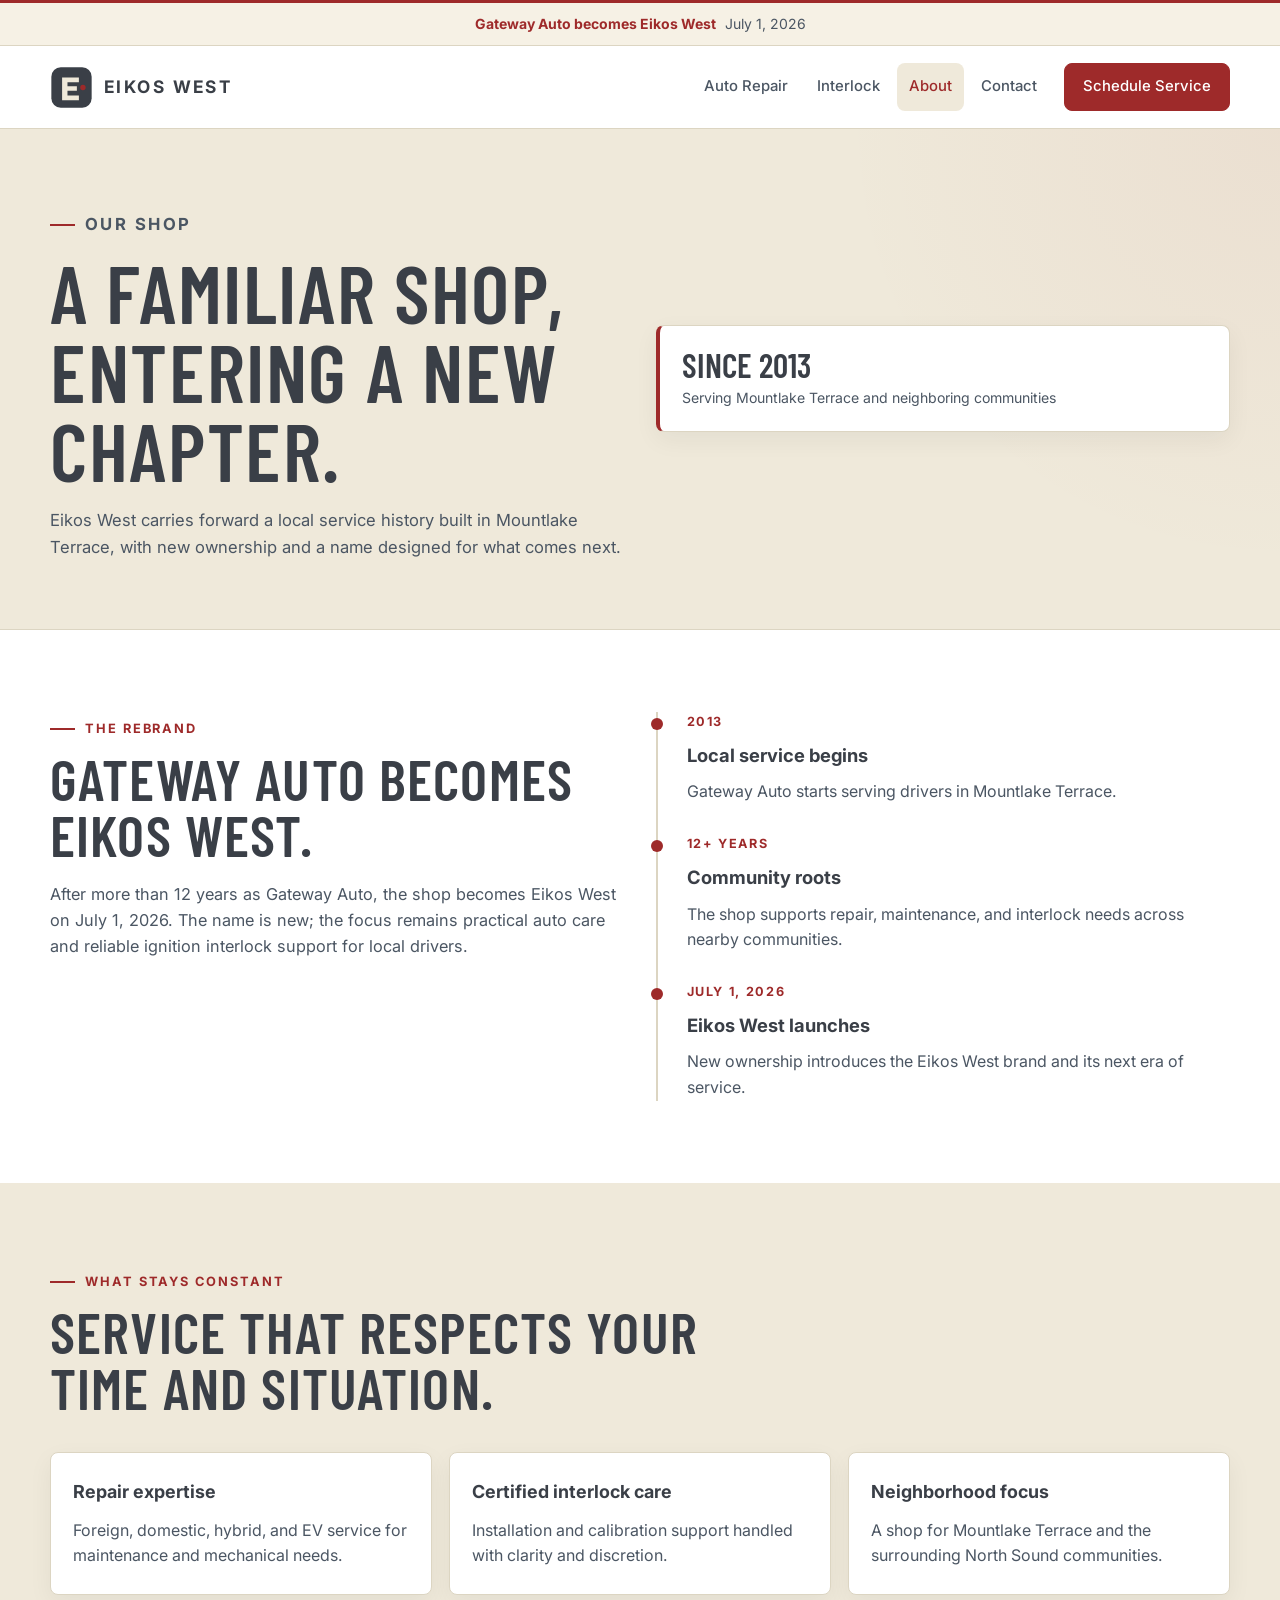
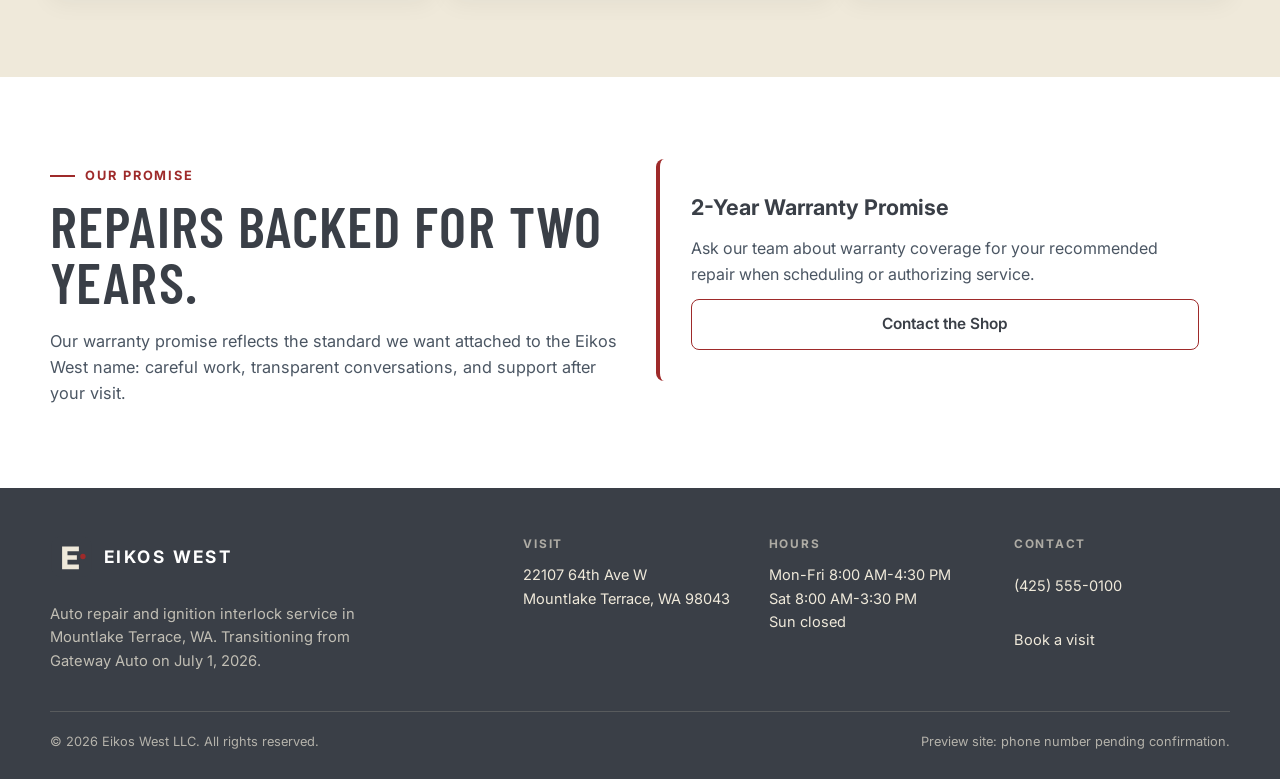
==== about/index.html @ 87d2647b "Build Eikos West website prototype" ====
<!doctype html>
<html lang="en">
  <head>
    <meta charset="utf-8">
    <meta name="viewport" content="width=device-width, initial-scale=1">
    <title>About Eikos West | Gateway Auto Rebrand | Mountlake Terrace, WA</title>
    <meta name="description" content="After more than 12 years as Gateway Auto, the Mountlake Terrace shop begins its next chapter as Eikos West on July 1, 2026.">
    <link rel="icon" href="../assets/brand/eikos-mark.svg" type="image/svg+xml">
    <link rel="preconnect" href="https://fonts.googleapis.com">
    <link rel="preconnect" href="https://fonts.gstatic.com" crossorigin>
    <link href="https://fonts.googleapis.com/css2?family=Barlow+Condensed:wght@500;600;700&amp;family=Inter:wght@400;500;600;700&amp;display=swap" rel="stylesheet">
    <link rel="stylesheet" href="../assets/css/styles.css">
    <script src="../assets/js/site.js" defer></script>
  </head>
  <body>
    <header class="site-header">
      <div class="transition-note">
        <div class="container"><strong>Gateway Auto becomes Eikos West</strong><span>July 1, 2026</span></div>
      </div>
      <div class="container header-row">
        <a class="brand" href="../index.html" aria-label="Eikos West home">
          <img src="../assets/brand/eikos-mark.svg" alt="">
          <span class="brand-word">EIKOS WEST</span>
        </a>
        <button class="menu-toggle" type="button" data-menu-toggle aria-controls="site-nav" aria-expanded="false">Menu</button>
        <nav class="site-nav" id="site-nav" data-site-nav aria-label="Primary navigation">
          <a href="../services/index.html">Auto Repair</a>
          <a href="../interlock/index.html">Interlock</a>
          <a href="index.html" aria-current="page">About</a>
          <a href="../contact/index.html">Contact</a>
          <a class="button" href="../contact/index.html">Schedule Service</a>
        </nav>
      </div>
    </header>

    <main>
      <section class="page-hero">
        <div class="container page-hero-grid">
          <div>
            <p class="eyebrow">Our shop</p>
            <h1 class="display">A familiar shop, entering a new chapter.</h1>
            <p>Eikos West carries forward a local service history built in Mountlake Terrace, with new ownership and a name designed for what comes next.</p>
          </div>
          <div class="stat-card">
            <strong>Since 2013</strong>
            <span>Serving Mountlake Terrace and neighboring communities</span>
          </div>
        </div>
      </section>

      <section class="section section--paper">
        <div class="container story-grid">
          <div>
            <p class="eyebrow">The rebrand</p>
            <h2 class="display section-title">Gateway Auto becomes Eikos West.</h2>
            <p class="section-intro">After more than 12 years as Gateway Auto, the shop becomes Eikos West on July 1, 2026. The name is new; the focus remains practical auto care and reliable ignition interlock support for local drivers.</p>
          </div>
          <div class="timeline" aria-label="Eikos West history">
            <article class="timeline-item">
              <span>2013</span>
              <h3>Local service begins</h3>
              <p>Gateway Auto starts serving drivers in Mountlake Terrace.</p>
            </article>
            <article class="timeline-item">
              <span>12+ years</span>
              <h3>Community roots</h3>
              <p>The shop supports repair, maintenance, and interlock needs across nearby communities.</p>
            </article>
            <article class="timeline-item">
              <span>July 1, 2026</span>
              <h3>Eikos West launches</h3>
              <p>New ownership introduces the Eikos West brand and its next era of service.</p>
            </article>
          </div>
        </div>
      </section>

      <section class="section section--bone">
        <div class="container">
          <p class="eyebrow">What stays constant</p>
          <h2 class="display section-title">Service that respects your time and situation.</h2>
          <div class="feature-grid">
            <article class="feature-card">
              <h3>Repair expertise</h3>
              <p>Foreign, domestic, hybrid, and EV service for maintenance and mechanical needs.</p>
            </article>
            <article class="feature-card">
              <h3>Certified interlock care</h3>
              <p>Installation and calibration support handled with clarity and discretion.</p>
            </article>
            <article class="feature-card">
              <h3>Neighborhood focus</h3>
              <p>A shop for Mountlake Terrace and the surrounding North Sound communities.</p>
            </article>
          </div>
        </div>
      </section>

      <section class="section section--paper">
        <div class="container story-grid">
          <div>
            <p class="eyebrow">Our promise</p>
            <h2 class="display section-title">Repairs backed for two years.</h2>
            <p class="section-intro">Our warranty promise reflects the standard we want attached to the Eikos West name: careful work, transparent conversations, and support after your visit.</p>
          </div>
          <aside class="promise">
            <h3>2-Year Warranty Promise</h3>
            <p>Ask our team about warranty coverage for your recommended repair when scheduling or authorizing service.</p>
            <a class="button button--secondary" href="../contact/index.html">Contact the Shop</a>
          </aside>
        </div>
      </section>
    </main>

    <footer class="site-footer">
      <div class="container">
        <div class="footer-grid">
          <div class="footer-brand">
            <a class="brand" href="../index.html" aria-label="Eikos West home">
              <img src="../assets/brand/eikos-mark.svg" alt="">
              <span class="brand-word">EIKOS WEST</span>
            </a>
            <p>Auto repair and ignition interlock service in Mountlake Terrace, WA. Transitioning from Gateway Auto on July 1, 2026.</p>
          </div>
          <div class="footer-links">
            <div class="footer-group">
              <h2>Visit</h2>
              <p>22107 64th Ave W<br>Mountlake Terrace, WA 98043</p>
            </div>
            <div class="footer-group">
              <h2>Hours</h2>
              <p>Mon-Fri 8:00 AM-4:30 PM<br>Sat 8:00 AM-3:30 PM<br>Sun closed</p>
            </div>
            <div class="footer-group">
              <h2>Contact</h2>
              <a href="tel:+14255550100">(425) 555-0100</a>
              <a href="../contact/index.html">Book a visit</a>
            </div>
          </div>
        </div>
        <div class="footer-bottom">
          <span>&copy; 2026 Eikos West LLC. All rights reserved.</span>
          <span>Preview site: phone number pending confirmation.</span>
        </div>
      </div>
    </footer>
  </body>
</html>
---- assets/css/styles.css ----
:root {
  --slate: #3a3f47;
  --slate-light: #474d56;
  --heritage: #9e2a2a;
  --heritage-deep: #761818;
  --heritage-tint: #c77f7f;
  --bone: #efe9da;
  --bone-light: #f6f1e5;
  --paper: #ffffff;
  --ink: #1a1f26;
  --ink-soft: #4b5663;
  --line: #dcd5c2;
  --line-strong: #cbc1aa;
  --display: "Barlow Condensed", "Arial Narrow", Arial, sans-serif;
  --body: "Inter", Arial, sans-serif;
  --shadow: 0 20px 48px rgba(26, 31, 38, 0.11);
  --shadow-soft: 0 8px 24px rgba(26, 31, 38, 0.055);
  --max: 1180px;
  --radius: 14px;
  --radius-small: 8px;
}

*,
*::before,
*::after {
  box-sizing: border-box;
}

html {
  scroll-behavior: smooth;
}

body {
  margin: 0;
  min-width: 320px;
  background: var(--paper);
  color: var(--ink);
  font-family: var(--body);
  font-size: 16px;
  line-height: 1.6;
}

img {
  display: block;
  max-width: 100%;
}

a {
  color: inherit;
  text-decoration: none;
}

p,
h1,
h2,
h3,
ul,
ol {
  margin: 0;
}

ul,
ol {
  padding: 0;
  list-style: none;
}

button {
  border: 0;
  background: none;
  color: inherit;
  font: inherit;
}

a:focus-visible,
button:focus-visible,
summary:focus-visible,
iframe:focus-visible {
  outline: 3px solid var(--heritage);
  outline-offset: 3px;
}

.container {
  width: min(calc(100% - 40px), var(--max));
  margin: 0 auto;
}

.eyebrow {
  display: inline-flex;
  align-items: center;
  gap: 10px;
  color: var(--heritage);
  font-size: 0.8rem;
  font-weight: 700;
  letter-spacing: 0.15em;
  line-height: 1.2;
  text-transform: uppercase;
}

.eyebrow::before {
  width: 25px;
  height: 2px;
  content: "";
  background: var(--heritage);
}

.display {
  font-family: var(--display);
  font-weight: 600;
  letter-spacing: 0.02em;
  line-height: 0.97;
  text-transform: uppercase;
}

.section-title {
  max-width: 680px;
  margin-top: 14px;
  color: var(--slate);
  font-size: clamp(2.25rem, 4.5vw, 3.6rem);
}

.section-intro {
  max-width: 660px;
  margin-top: 18px;
  color: var(--ink-soft);
  font-size: 1.02rem;
}

.button-row {
  display: flex;
  flex-wrap: wrap;
  gap: 12px;
}

.button {
  display: inline-flex;
  min-height: 50px;
  align-items: center;
  justify-content: center;
  gap: 10px;
  padding: 12px 22px;
  border: 1px solid var(--heritage);
  border-radius: var(--radius-small);
  background: var(--heritage);
  color: var(--paper);
  font-size: 0.96rem;
  font-weight: 600;
  transition: background 180ms ease, border-color 180ms ease, color 180ms ease;
}

.button:hover {
  border-color: var(--heritage-deep);
  background: var(--heritage-deep);
}

.button--secondary {
  background: transparent;
  color: var(--slate);
}

.button--secondary:hover {
  color: var(--paper);
}

.button--light {
  border-color: var(--line);
  background: var(--paper);
  color: var(--slate);
}

.button--light:hover {
  border-color: var(--slate);
  background: var(--slate);
  color: var(--paper);
}

.button--disabled {
  border-color: var(--line);
  background: var(--bone);
  color: var(--ink-soft);
}

.site-header {
  position: sticky;
  z-index: 20;
  top: 0;
  border-bottom: 1px solid var(--line);
  background: rgba(255, 255, 255, 0.96);
  backdrop-filter: blur(12px);
}

.transition-note {
  border-top: 3px solid var(--heritage);
  border-bottom: 1px solid var(--line);
  background: var(--bone-light);
  color: var(--ink-soft);
  font-size: 0.875rem;
  text-align: center;
}

.transition-note .container {
  display: flex;
  min-height: 42px;
  align-items: center;
  justify-content: center;
  flex-wrap: wrap;
  gap: 9px;
  padding: 8px 0;
}

.transition-note strong {
  color: var(--heritage);
}

.header-row {
  display: flex;
  min-height: 76px;
  align-items: center;
  justify-content: space-between;
  gap: 18px;
}

.brand {
  display: inline-flex;
  align-items: center;
  gap: 11px;
  color: var(--slate);
}

.brand img {
  width: 43px;
  height: 43px;
}

.brand-word {
  font-size: 1.08rem;
  font-weight: 700;
  letter-spacing: 0.14em;
  white-space: nowrap;
}

.menu-toggle {
  display: inline-flex;
  min-width: 48px;
  min-height: 48px;
  align-items: center;
  justify-content: center;
  border: 1px solid var(--line);
  border-radius: var(--radius-small);
  color: var(--slate);
  font-size: 0.9rem;
  font-weight: 600;
}

.site-nav {
  display: none;
  position: absolute;
  top: calc(100% + 1px);
  right: 0;
  left: 0;
  flex-direction: column;
  gap: 5px;
  padding: 13px 20px 20px;
  border-bottom: 1px solid var(--line);
  background: var(--bone-light);
}

.site-nav.is-open {
  display: flex;
}

.site-nav a {
  display: flex;
  min-height: 48px;
  align-items: center;
  padding: 4px 12px;
  border-radius: var(--radius-small);
  color: var(--ink-soft);
  font-size: 0.93rem;
  font-weight: 500;
}

.site-nav a:not(.button):hover,
.site-nav a[aria-current="page"] {
  background: var(--bone);
  color: var(--heritage);
}

.site-nav .button {
  margin-top: 5px;
  color: var(--paper);
}

.hero {
  padding: 52px 0 66px;
  background:
    radial-gradient(circle at 100% 0%, rgba(158, 42, 42, 0.055), transparent 36%),
    var(--bone-light);
}

.hero-grid {
  display: grid;
  gap: 38px;
}

.hero-copy {
  display: grid;
  align-content: center;
  gap: 24px;
}

.hero h1 {
  max-width: 760px;
  color: var(--slate);
  font-size: clamp(3.4rem, 11vw, 6.25rem);
}

.hero-lead {
  max-width: 555px;
  color: var(--ink-soft);
  font-size: clamp(1.03rem, 2vw, 1.14rem);
}

.hero-meta {
  display: flex;
  flex-wrap: wrap;
  gap: 12px 22px;
  color: var(--ink-soft);
  font-size: 0.9rem;
  font-weight: 500;
}

.hero-meta span {
  display: flex;
  align-items: center;
  gap: 8px;
}

.hero-meta span::before {
  width: 6px;
  height: 6px;
  border-radius: 999px;
  content: "";
  background: var(--heritage);
}

.shop-panel {
  position: relative;
  overflow: hidden;
  display: grid;
  align-content: start;
  gap: 21px;
  padding: clamp(29px, 6vw, 38px);
  border-radius: var(--radius);
  background: var(--slate);
  color: var(--bone);
  box-shadow: var(--shadow);
}

.shop-panel::before {
  position: absolute;
  top: 0;
  right: 0;
  left: 0;
  height: 7px;
  content: "";
  background: var(--heritage);
}

.shop-panel-label {
  margin-top: 7px;
  color: var(--heritage-tint);
  font-size: 0.75rem;
  font-weight: 700;
  letter-spacing: 0.17em;
  text-transform: uppercase;
}

.shop-panel-wordmark {
  display: flex;
  align-items: center;
  gap: 16px;
  padding-block: 8px;
}

.shop-panel-wordmark img {
  width: 58px;
  height: 58px;
  border: 1px solid rgba(239, 233, 218, 0.2);
  border-radius: 14px;
}

.shop-panel-wordmark span {
  color: var(--paper);
  font-size: clamp(1.15rem, 4vw, 1.4rem);
  font-weight: 700;
  letter-spacing: 0.18em;
}

.shop-panel-service {
  color: var(--bone);
  font-family: var(--display);
  font-size: clamp(1.7rem, 4.5vw, 2.25rem);
  letter-spacing: 0.035em;
  line-height: 1.06;
  text-transform: uppercase;
}

.shop-panel-details {
  display: grid;
  gap: 19px;
  margin: 2px 0 0;
  padding: 21px 0;
  border-block: 1px solid rgba(239, 233, 218, 0.18);
}

.shop-panel-details div {
  display: grid;
  gap: 5px;
}

.shop-panel-details dt {
  color: var(--heritage-tint);
  font-size: 0.7rem;
  font-weight: 700;
  letter-spacing: 0.17em;
  text-transform: uppercase;
}

.shop-panel-details dd {
  margin: 0;
  color: var(--bone);
  font-size: 0.94rem;
  font-weight: 500;
  line-height: 1.55;
}

.shop-panel-note {
  color: rgba(239, 233, 218, 0.75);
  font-size: 0.85rem;
}

.trust-bar {
  border-block: 1px solid var(--line);
  background: var(--paper);
}

.trust-grid {
  display: grid;
  grid-template-columns: repeat(2, minmax(0, 1fr));
  gap: 0;
  padding: 10px 0;
}

.trust-item {
  display: grid;
  min-height: 62px;
  place-items: center;
  padding: 10px 7px;
  color: var(--slate);
  font-size: 0.82rem;
  font-weight: 700;
  letter-spacing: 0.05em;
  text-align: center;
  text-transform: uppercase;
}

.section {
  padding: 66px 0;
}

.section--paper {
  background: var(--paper);
}

.section--bone {
  background: var(--bone);
}

.split-cards {
  display: grid;
  gap: 18px;
  margin-top: 34px;
}

.service-card {
  display: grid;
  grid-template-rows: auto 1fr auto auto;
  gap: 20px;
  padding: clamp(25px, 5vw, 32px);
  border: 1px solid var(--line);
  border-radius: var(--radius);
  background: var(--paper);
  box-shadow: var(--shadow-soft);
}

.service-card--calm {
  border-top: 4px solid var(--slate);
}

.service-card--repair {
  border-top: 4px solid var(--heritage);
}

.card-label {
  color: var(--heritage);
  font-size: 0.74rem;
  font-weight: 700;
  letter-spacing: 0.15em;
  text-transform: uppercase;
}

.service-card h3 {
  margin-top: 8px;
  color: var(--slate);
  font-size: 2rem;
}

.service-card p {
  color: var(--ink-soft);
}

.service-card .button {
  justify-self: start;
}

.inline-list {
  display: flex;
  flex-wrap: wrap;
  align-content: start;
  gap: 8px;
}

.inline-list li,
.chip {
  display: inline-flex;
  min-height: 38px;
  align-items: center;
  justify-content: center;
  padding: 7px 13px;
  border: 1px solid var(--line);
  border-radius: 999px;
  background: var(--bone-light);
  color: var(--ink-soft);
  font-size: 0.86rem;
  font-weight: 500;
  line-height: 1.15;
  text-align: center;
}

.values-grid {
  display: grid;
  gap: 18px;
  margin-top: 36px;
}

.value {
  display: grid;
  gap: 12px;
  padding: 26px 23px;
  border: 1px solid var(--line);
  border-top: 3px solid var(--heritage);
  border-radius: var(--radius);
  background: var(--paper);
  box-shadow: var(--shadow-soft);
}

.value h3 {
  color: var(--slate);
  font-size: 1.16rem;
}

.value p {
  color: var(--ink-soft);
}

.review-layout {
  display: grid;
  gap: 30px;
  margin-top: 36px;
}

.rating {
  display: grid;
  align-content: start;
  gap: 12px;
  padding: 28px;
  border-radius: var(--radius);
  background: var(--slate);
  color: var(--bone);
}

.rating-number {
  font-family: var(--display);
  font-size: 4.2rem;
  line-height: 0.9;
}

.rating-stars {
  color: var(--heritage-tint);
  font-size: 1.5rem;
  letter-spacing: 0.18em;
}

.rating p {
  color: rgba(239, 233, 218, 0.85);
  font-size: 0.9rem;
}

.review-ready {
  display: grid;
  align-content: center;
  gap: 16px;
  padding: clamp(27px, 5vw, 38px);
  border: 1px solid var(--line);
  border-radius: var(--radius);
  background: var(--bone-light);
}

.review-ready h3 {
  max-width: 530px;
  color: var(--slate);
  font-size: clamp(1.75rem, 4vw, 2.25rem);
}

.review-ready p:last-child {
  max-width: 560px;
  color: var(--ink-soft);
}

.page-hero {
  padding: clamp(50px, 8vw, 68px) 0;
  border-bottom: 1px solid var(--line);
  background:
    radial-gradient(circle at 100% 0%, rgba(158, 42, 42, 0.05), transparent 32%),
    var(--bone);
}

.page-hero-grid {
  display: grid;
  gap: 31px;
  align-items: center;
}

.page-hero h1 {
  max-width: 760px;
  margin-top: 17px;
  color: var(--slate);
  font-size: clamp(3rem, 9vw, 5.1rem);
}

.page-hero p {
  max-width: 630px;
  margin-top: 18px;
  color: var(--ink-soft);
  font-size: 1.04rem;
}

.page-hero-actions {
  display: grid;
  gap: 12px;
}

.page-hero-actions > .button {
  width: 100%;
}

.stat-card {
  display: grid;
  gap: 5px;
  padding: 22px;
  border: 1px solid var(--line);
  border-left: 4px solid var(--heritage);
  border-radius: var(--radius-small);
  background: var(--paper);
  box-shadow: var(--shadow-soft);
}

.stat-card strong {
  color: var(--slate);
  font-family: var(--display);
  font-size: 2.1rem;
  font-weight: 600;
  line-height: 1;
  text-transform: uppercase;
}

.stat-card span {
  color: var(--ink-soft);
  font-size: 0.88rem;
}

.feature-grid,
.repair-grid {
  display: grid;
  gap: 17px;
  margin-top: 36px;
}

.feature-card {
  display: grid;
  gap: 11px;
  padding: 25px 22px;
  border: 1px solid var(--line);
  border-radius: var(--radius-small);
  background: var(--paper);
  box-shadow: var(--shadow-soft);
}

.feature-card h3 {
  color: var(--slate);
  font-size: 1.12rem;
}

.feature-card p {
  color: var(--ink-soft);
}

.repair-list {
  display: grid;
  gap: 13px;
  margin-top: 34px;
}

.repair-list article {
  display: grid;
  gap: 8px;
  padding: 23px 22px;
  border: 1px solid var(--line);
  border-radius: var(--radius-small);
  background: var(--bone-light);
}

.repair-list h3 {
  color: var(--slate);
  font-size: 1.07rem;
}

.repair-list p {
  color: var(--ink-soft);
}

.cta-panel {
  display: grid;
  gap: 25px;
  padding: clamp(28px, 5vw, 45px);
  border-radius: var(--radius);
  background: var(--slate);
  color: var(--bone);
}

.cta-panel h2 {
  color: var(--paper);
  font-size: clamp(2.2rem, 5vw, 3rem);
}

.cta-panel p {
  max-width: 620px;
  margin-top: 12px;
  color: rgba(239, 233, 218, 0.82);
}

.cta-panel .button--secondary {
  border-color: rgba(239, 233, 218, 0.55);
  color: var(--paper);
}

.calm-hero {
  background:
    radial-gradient(circle at 100% 0%, rgba(58, 63, 71, 0.045), transparent 34%),
    var(--paper);
}

.calm-hero .eyebrow {
  color: var(--slate);
}

.calm-hero .eyebrow::before {
  background: var(--slate);
}

.interlock-badges {
  border-bottom: 1px solid var(--line);
  background: var(--bone);
}

.badge-row {
  display: flex;
  flex-wrap: wrap;
  gap: 10px;
  padding: 19px 0;
}

.badge {
  display: inline-flex;
  min-height: 44px;
  align-items: center;
  padding: 8px 15px;
  border: 1px solid var(--line);
  border-radius: 999px;
  background: var(--bone-light);
  color: var(--slate);
  font-size: 0.87rem;
  font-weight: 600;
}

.steps {
  display: grid;
  gap: 15px;
  margin-top: 34px;
  counter-reset: steps;
}

.step {
  display: grid;
  grid-template-columns: 48px 1fr;
  gap: 15px;
  padding: 23px;
  border: 1px solid var(--line);
  border-radius: var(--radius-small);
  background: var(--paper);
  box-shadow: var(--shadow-soft);
}

.step::before {
  display: grid;
  width: 42px;
  height: 42px;
  place-items: center;
  border-radius: 50%;
  content: counter(steps, decimal-leading-zero);
  counter-increment: steps;
  background: var(--slate);
  color: var(--paper);
  font-family: var(--display);
  font-size: 1.15rem;
  font-weight: 600;
}

.step h3 {
  color: var(--slate);
  font-size: 1.06rem;
}

.step p {
  margin-top: 5px;
  color: var(--ink-soft);
  font-size: 0.93rem;
}

.pricing-grid {
  display: grid;
  gap: 17px;
  margin-top: 32px;
}

.pricing-card {
  display: grid;
  gap: 10px;
  padding: 24px;
  border: 1px solid var(--line);
  border-radius: var(--radius-small);
  background: var(--paper);
  box-shadow: var(--shadow-soft);
}

.pricing-card span {
  color: var(--heritage);
  font-size: 0.75rem;
  font-weight: 700;
  letter-spacing: 0.14em;
  text-transform: uppercase;
}

.pricing-card h3 {
  color: var(--slate);
  font-size: 1.1rem;
}

.pricing-card p {
  color: var(--ink-soft);
}

.paperwork-grid,
.location-grid,
.contact-grid,
.story-grid {
  display: grid;
  gap: 31px;
  align-items: start;
}

.check-list {
  display: grid;
  gap: 13px;
  margin-top: 27px;
}

.check-list li {
  display: grid;
  grid-template-columns: 22px 1fr;
  gap: 12px;
  color: var(--ink-soft);
}

.check-list li::before {
  color: var(--heritage);
  content: "+";
  font-weight: 700;
}

.privacy-panel {
  display: grid;
  gap: 13px;
  padding: 27px;
  border: 1px solid var(--line);
  border-radius: var(--radius);
  background: var(--bone-light);
}

.privacy-panel h3 {
  color: var(--slate);
  font-size: 1.15rem;
}

.privacy-panel p {
  color: var(--ink-soft);
}

.faq {
  display: grid;
  gap: 10px;
  margin-top: 33px;
}

.faq details {
  border: 1px solid var(--line);
  border-radius: var(--radius-small);
  background: var(--paper);
  overflow: hidden;
}

.faq summary {
  display: flex;
  min-height: 56px;
  align-items: center;
  justify-content: space-between;
  gap: 20px;
  padding: 15px 20px;
  color: var(--slate);
  cursor: pointer;
  font-weight: 600;
  list-style: none;
}

.faq summary::-webkit-details-marker {
  display: none;
}

.faq summary::after {
  content: "+";
  color: var(--heritage);
  font-size: 1.2rem;
}

.faq details[open] summary::after {
  content: "-";
}

.faq details p {
  padding: 0 20px 20px;
  color: var(--ink-soft);
}

.map-frame {
  overflow: hidden;
  min-height: 340px;
  border: 1px solid var(--line);
  border-radius: var(--radius);
  background: var(--bone);
}

.map-frame iframe {
  display: block;
  width: 100%;
  height: 340px;
  border: 0;
}

.chips {
  display: flex;
  flex-wrap: wrap;
  gap: 9px;
  margin-top: 26px;
}

.timeline {
  display: grid;
  gap: 0;
  border-left: 2px solid var(--line);
}

.timeline-item {
  position: relative;
  display: grid;
  gap: 9px;
  padding: 0 0 29px 29px;
}

.timeline-item::before {
  position: absolute;
  top: 6px;
  left: -7px;
  width: 12px;
  height: 12px;
  border-radius: 50%;
  content: "";
  background: var(--heritage);
}

.timeline-item:last-child {
  padding-bottom: 0;
}

.timeline-item span {
  color: var(--heritage);
  font-size: 0.79rem;
  font-weight: 700;
  letter-spacing: 0.13em;
  text-transform: uppercase;
}

.timeline-item h3 {
  color: var(--slate);
  font-size: 1.15rem;
}

.timeline-item p {
  color: var(--ink-soft);
}

.promise {
  display: grid;
  gap: 12px;
  padding: 31px;
  border-left: 4px solid var(--heritage);
  border-radius: var(--radius-small);
  background: var(--paper);
}

.promise h3 {
  color: var(--slate);
  font-size: 1.35rem;
}

.promise p {
  color: var(--ink-soft);
}

.contact-cards {
  display: grid;
  gap: 13px;
}

.contact-card {
  display: grid;
  gap: 5px;
  padding: 21px;
  border: 1px solid var(--line);
  border-radius: var(--radius-small);
  background: var(--paper);
}

.contact-card span {
  color: var(--ink-soft);
  font-size: 0.78rem;
  font-weight: 700;
  letter-spacing: 0.14em;
  text-transform: uppercase;
}

.contact-card strong,
.contact-card a {
  color: var(--slate);
  font-size: 1rem;
  font-weight: 600;
}

.contact-card a:hover {
  color: var(--heritage);
}

.booking-note {
  display: grid;
  gap: 5px;
  padding: 17px 19px;
  border: 1px solid var(--line);
  border-radius: var(--radius-small);
  background: var(--paper);
}

.booking-note strong {
  color: var(--slate);
  font-size: 0.95rem;
}

.page-hero .booking-note p {
  margin: 0;
  color: var(--ink-soft);
  font-size: 0.9rem;
}

.note {
  color: var(--ink-soft);
  font-size: 0.875rem;
}

.site-footer {
  padding: 47px 0 27px;
  background: var(--slate);
  color: var(--bone);
}

.footer-grid {
  display: grid;
  gap: 34px;
}

.footer-brand .brand {
  color: var(--paper);
}

.footer-brand p {
  max-width: 340px;
  margin-top: 17px;
  color: rgba(239, 233, 218, 0.75);
  font-size: 0.92rem;
}

.footer-links {
  display: grid;
  gap: 29px;
}

.footer-group {
  display: grid;
  align-content: start;
  gap: 10px;
}

.footer-group h2 {
  color: rgba(239, 233, 218, 0.64);
  font-size: 0.74rem;
  font-weight: 700;
  letter-spacing: 0.15em;
  text-transform: uppercase;
}

.footer-group a,
.footer-group p {
  color: var(--bone);
  font-size: 0.91rem;
}

.footer-group a {
  display: flex;
  min-height: 44px;
  align-items: center;
}

.footer-group a:hover {
  color: var(--paper);
  text-decoration: underline;
  text-decoration-color: var(--heritage-tint);
  text-underline-offset: 4px;
}

.footer-bottom {
  display: flex;
  flex-wrap: wrap;
  justify-content: space-between;
  gap: 12px;
  margin-top: 37px;
  padding-top: 20px;
  border-top: 1px solid rgba(220, 213, 194, 0.18);
  color: rgba(239, 233, 218, 0.68);
  font-size: 0.8rem;
}

@media (min-width: 720px) {
  .container {
    width: min(calc(100% - 64px), var(--max));
  }

  .trust-grid {
    grid-template-columns: repeat(3, minmax(0, 1fr));
  }

  .trust-item:not(:nth-child(3n + 1)) {
    border-left: 1px solid var(--line);
  }

  .split-cards,
  .review-layout,
  .page-hero-grid,
  .paperwork-grid,
  .location-grid,
  .contact-grid,
  .story-grid {
    grid-template-columns: repeat(2, minmax(0, 1fr));
  }

  .values-grid,
  .feature-grid,
  .pricing-grid {
    grid-template-columns: repeat(3, minmax(0, 1fr));
  }

  .repair-grid {
    grid-template-columns: repeat(2, minmax(0, 1fr));
  }

  .repair-list {
    grid-template-columns: repeat(2, minmax(0, 1fr));
  }

  .repair-list article:last-child {
    grid-column: 1 / -1;
  }

  .steps {
    grid-template-columns: repeat(4, minmax(0, 1fr));
  }

  .step {
    grid-template-columns: 1fr;
  }

  .footer-grid {
    grid-template-columns: 1.15fr 1.85fr;
  }

  .footer-links {
    grid-template-columns: repeat(3, minmax(0, 1fr));
  }
}

@media (min-width: 960px) {
  .header-row {
    min-height: 82px;
  }

  .menu-toggle {
    display: none;
  }

  .site-nav {
    display: flex;
    position: static;
    flex-direction: row;
    align-items: center;
    gap: 5px;
    padding: 0;
    border: 0;
    background: transparent;
  }

  .site-nav .button {
    margin: 0 0 0 10px;
    padding-inline: 18px;
  }

  .hero {
    padding: 68px 0 76px;
  }

  .hero-grid {
    grid-template-columns: minmax(455px, 1.08fr) minmax(380px, 0.92fr);
    gap: 58px;
  }

  .shop-panel {
    min-height: 500px;
    align-content: center;
  }

  .trust-grid {
    grid-template-columns: repeat(6, minmax(0, 1fr));
  }

  .trust-item:not(:first-child) {
    border-left: 1px solid var(--line);
  }

  .section {
    padding: 82px 0;
  }

  .repair-list {
    grid-template-columns: repeat(3, minmax(0, 1fr));
  }

  .repair-list article:last-child {
    grid-column: auto;
  }
}

@media (prefers-reduced-motion: reduce) {
  *,
  *::before,
  *::after {
    scroll-behavior: auto;
    transition-duration: 1ms !important;
  }
}
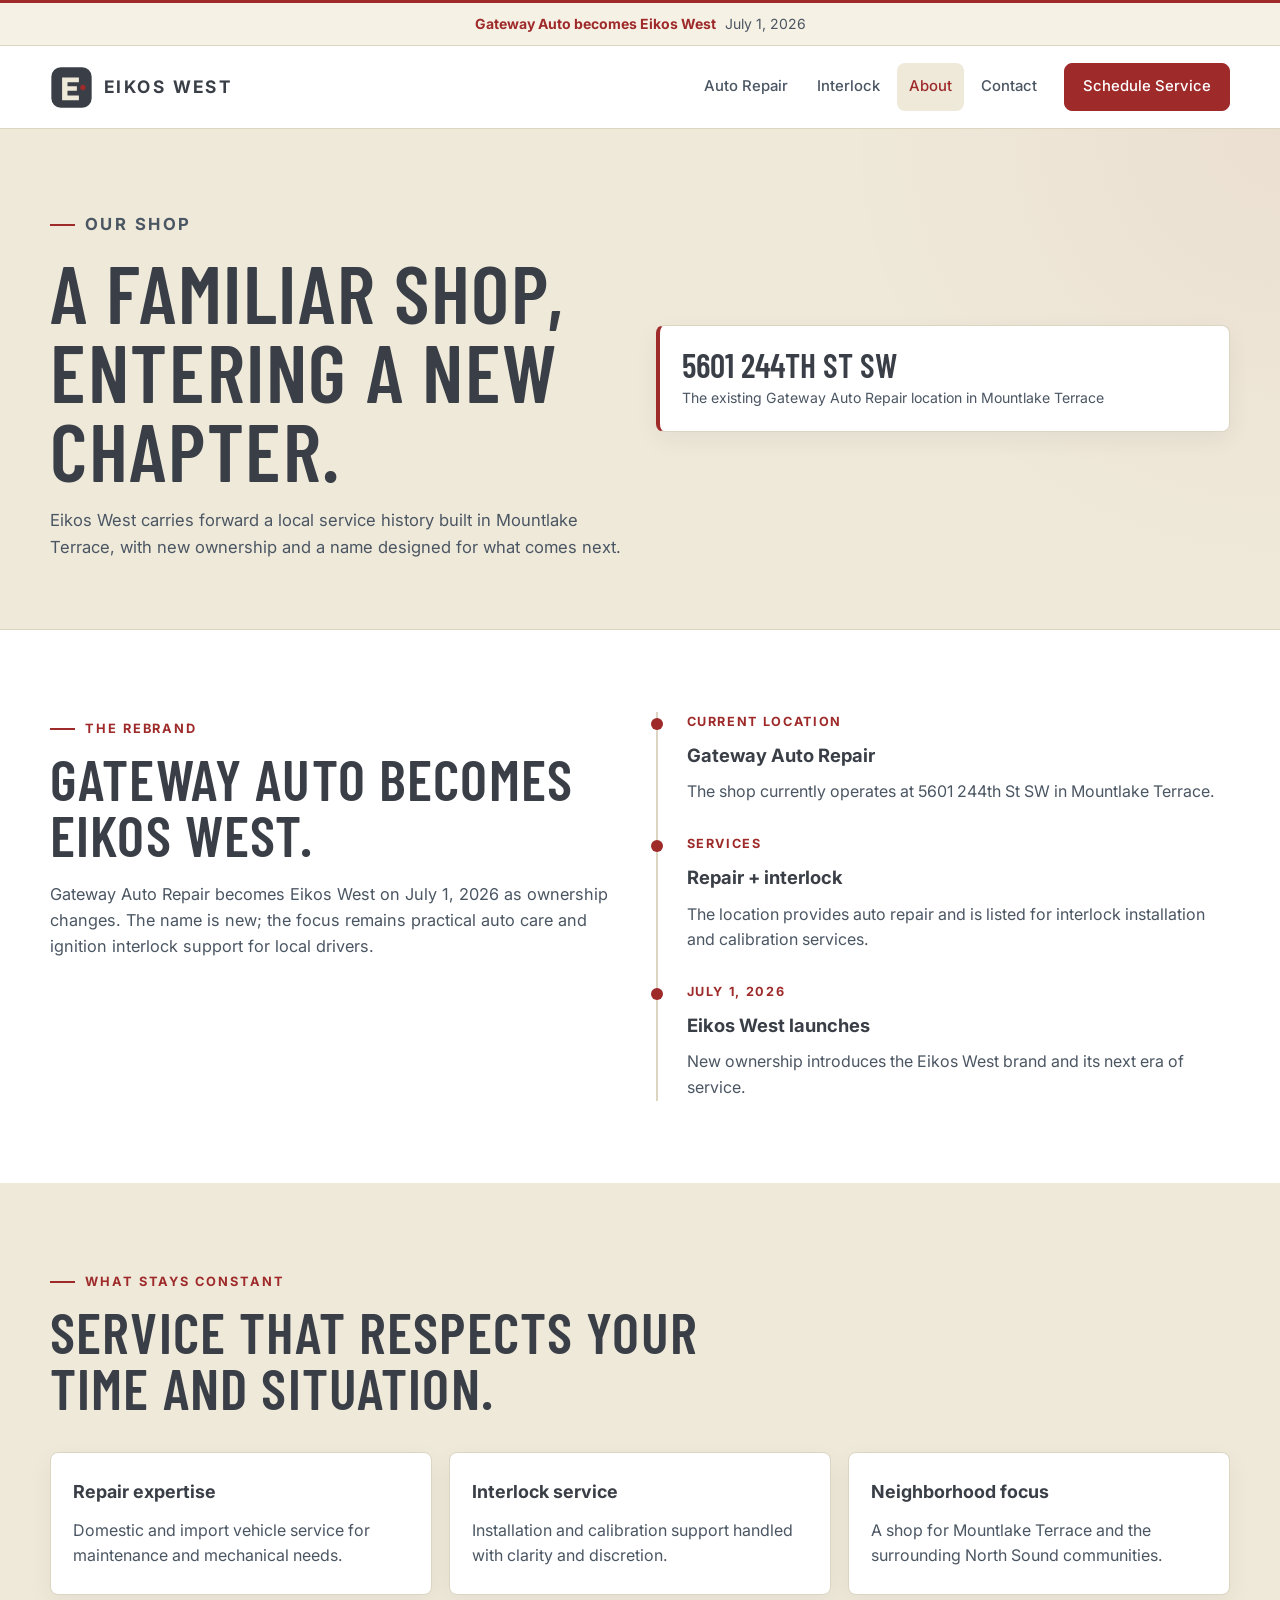
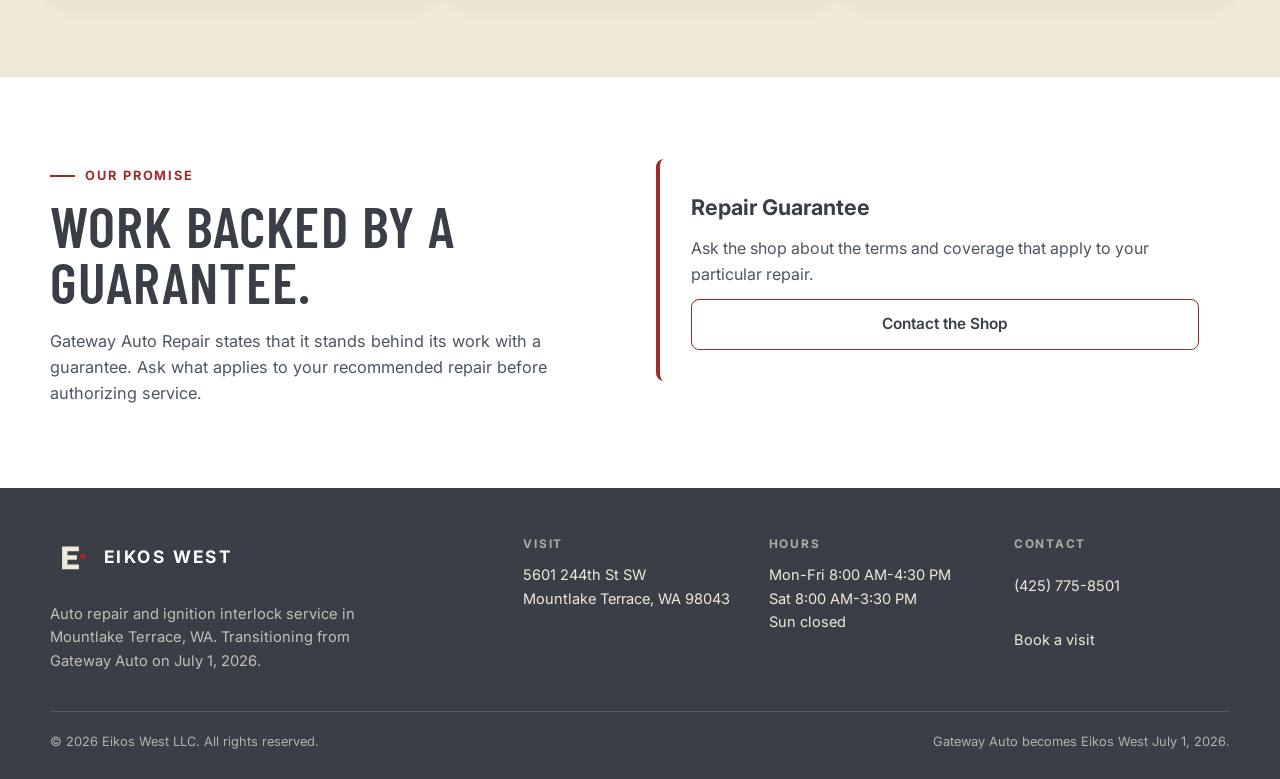
==== commit f8ffb322: "Correct Gateway Auto facts and stabilize navigation" ====
--- a/about/index.html
+++ b/about/index.html
@@ -4,7 +4,7 @@
     <meta charset="utf-8">
     <meta name="viewport" content="width=device-width, initial-scale=1">
     <title>About Eikos West | Gateway Auto Rebrand | Mountlake Terrace, WA</title>
-    <meta name="description" content="After more than 12 years as Gateway Auto, the Mountlake Terrace shop begins its next chapter as Eikos West on July 1, 2026.">
+    <meta name="description" content="The Mountlake Terrace shop currently known as Gateway Auto Repair begins its next chapter as Eikos West on July 1, 2026.">
     <link rel="icon" href="../assets/brand/eikos-mark.svg" type="image/svg+xml">
     <link rel="preconnect" href="https://fonts.googleapis.com">
     <link rel="preconnect" href="https://fonts.gstatic.com" crossorigin>
@@ -42,8 +42,8 @@
             <p>Eikos West carries forward a local service history built in Mountlake Terrace, with new ownership and a name designed for what comes next.</p>
           </div>
           <div class="stat-card">
-            <strong>Since 2013</strong>
-            <span>Serving Mountlake Terrace and neighboring communities</span>
+            <strong>5601 244th St SW</strong>
+            <span>The existing Gateway Auto Repair location in Mountlake Terrace</span>
           </div>
         </div>
       </section>
@@ -53,18 +53,18 @@
           <div>
             <p class="eyebrow">The rebrand</p>
             <h2 class="display section-title">Gateway Auto becomes Eikos West.</h2>
-            <p class="section-intro">After more than 12 years as Gateway Auto, the shop becomes Eikos West on July 1, 2026. The name is new; the focus remains practical auto care and reliable ignition interlock support for local drivers.</p>
+            <p class="section-intro">Gateway Auto Repair becomes Eikos West on July 1, 2026 as ownership changes. The name is new; the focus remains practical auto care and ignition interlock support for local drivers.</p>
           </div>
           <div class="timeline" aria-label="Eikos West history">
             <article class="timeline-item">
-              <span>2013</span>
-              <h3>Local service begins</h3>
-              <p>Gateway Auto starts serving drivers in Mountlake Terrace.</p>
+              <span>Current location</span>
+              <h3>Gateway Auto Repair</h3>
+              <p>The shop currently operates at 5601 244th St SW in Mountlake Terrace.</p>
             </article>
             <article class="timeline-item">
-              <span>12+ years</span>
-              <h3>Community roots</h3>
-              <p>The shop supports repair, maintenance, and interlock needs across nearby communities.</p>
+              <span>Services</span>
+              <h3>Repair + interlock</h3>
+              <p>The location provides auto repair and is listed for interlock installation and calibration services.</p>
             </article>
             <article class="timeline-item">
               <span>July 1, 2026</span>
@@ -82,10 +82,10 @@
           <div class="feature-grid">
             <article class="feature-card">
               <h3>Repair expertise</h3>
-              <p>Foreign, domestic, hybrid, and EV service for maintenance and mechanical needs.</p>
+              <p>Domestic and import vehicle service for maintenance and mechanical needs.</p>
             </article>
             <article class="feature-card">
-              <h3>Certified interlock care</h3>
+              <h3>Interlock service</h3>
               <p>Installation and calibration support handled with clarity and discretion.</p>
             </article>
             <article class="feature-card">
@@ -100,12 +100,12 @@
         <div class="container story-grid">
           <div>
             <p class="eyebrow">Our promise</p>
-            <h2 class="display section-title">Repairs backed for two years.</h2>
-            <p class="section-intro">Our warranty promise reflects the standard we want attached to the Eikos West name: careful work, transparent conversations, and support after your visit.</p>
+            <h2 class="display section-title">Work backed by a guarantee.</h2>
+            <p class="section-intro">Gateway Auto Repair states that it stands behind its work with a guarantee. Ask what applies to your recommended repair before authorizing service.</p>
           </div>
           <aside class="promise">
-            <h3>2-Year Warranty Promise</h3>
-            <p>Ask our team about warranty coverage for your recommended repair when scheduling or authorizing service.</p>
+            <h3>Repair Guarantee</h3>
+            <p>Ask the shop about the terms and coverage that apply to your particular repair.</p>
             <a class="button button--secondary" href="../contact/index.html">Contact the Shop</a>
           </aside>
         </div>
@@ -125,7 +125,7 @@
           <div class="footer-links">
             <div class="footer-group">
               <h2>Visit</h2>
-              <p>22107 64th Ave W<br>Mountlake Terrace, WA 98043</p>
+              <p>5601 244th St SW<br>Mountlake Terrace, WA 98043</p>
             </div>
             <div class="footer-group">
               <h2>Hours</h2>
@@ -133,14 +133,14 @@
             </div>
             <div class="footer-group">
               <h2>Contact</h2>
-              <a href="tel:+14255550100">(425) 555-0100</a>
+              <a href="tel:+14257758501">(425) 775-8501</a>
               <a href="../contact/index.html">Book a visit</a>
             </div>
           </div>
         </div>
         <div class="footer-bottom">
           <span>&copy; 2026 Eikos West LLC. All rights reserved.</span>
-          <span>Preview site: phone number pending confirmation.</span>
+          <span>Gateway Auto becomes Eikos West July 1, 2026.</span>
         </div>
       </div>
     </footer>
--- a/assets/css/styles.css
+++ b/assets/css/styles.css
@@ -1090,6 +1090,14 @@
   color: var(--heritage);
 }
 
+.contact-card .note a {
+  display: inline;
+  min-height: 0;
+  color: inherit;
+  font-size: inherit;
+  font-weight: 500;
+}
+
 .booking-note {
   display: grid;
   gap: 5px;
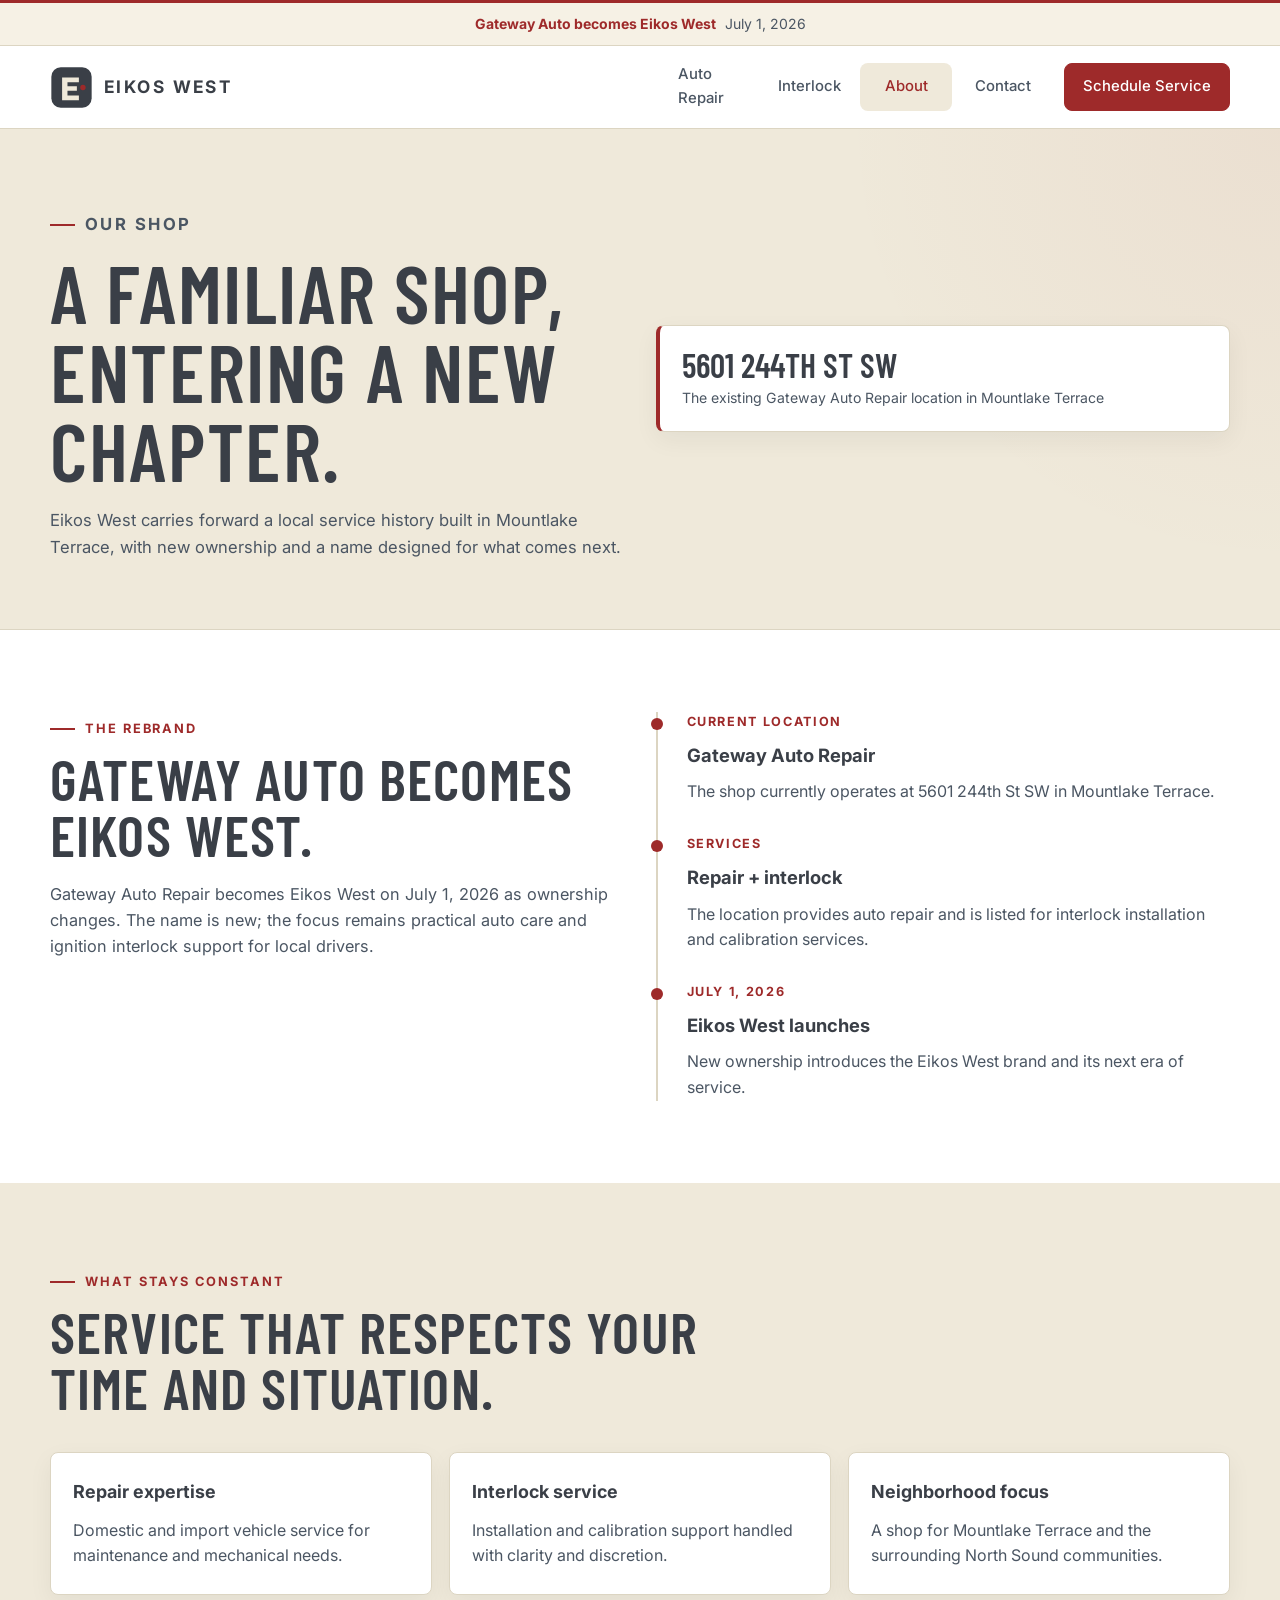
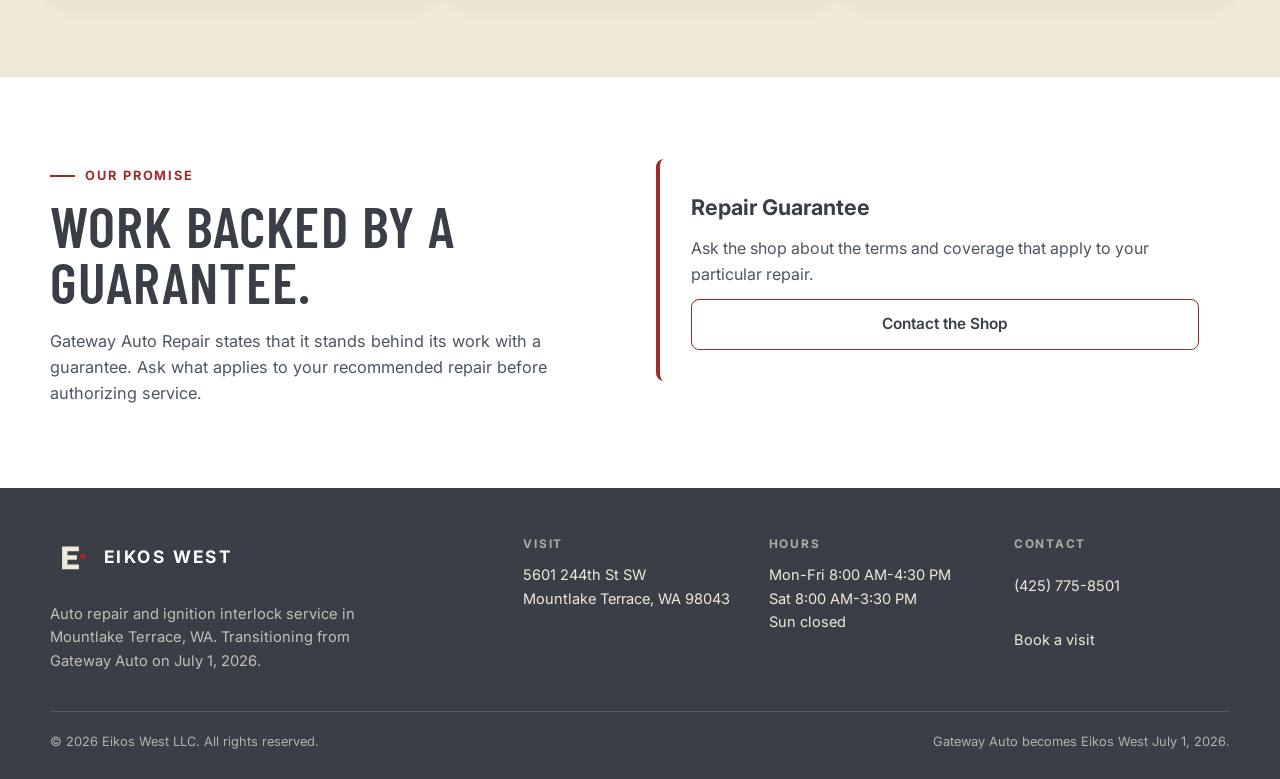
==== commit a641b6f4: "Stabilize navigation layout across pages" ====
--- a/about/index.html
+++ b/about/index.html
@@ -9,8 +9,8 @@
     <link rel="preconnect" href="https://fonts.googleapis.com">
     <link rel="preconnect" href="https://fonts.gstatic.com" crossorigin>
     <link href="https://fonts.googleapis.com/css2?family=Barlow+Condensed:wght@500;600;700&amp;family=Inter:wght@400;500;600;700&amp;display=swap" rel="stylesheet">
-    <link rel="stylesheet" href="../assets/css/styles.css">
-    <script src="../assets/js/site.js" defer></script>
+    <link rel="stylesheet" href="../assets/css/styles.css?v=20260527-1">
+    <script src="../assets/js/site.js?v=20260527-1" defer></script>
   </head>
   <body>
     <header class="site-header">
--- a/assets/css/styles.css
+++ b/assets/css/styles.css
@@ -1273,9 +1273,15 @@
     background: transparent;
   }
 
+  .site-nav a:not(.button) {
+    justify-content: center;
+    width: 92px;
+  }
+
   .site-nav .button {
     margin: 0 0 0 10px;
     padding-inline: 18px;
+    min-width: 154px;
   }
 
   .hero {
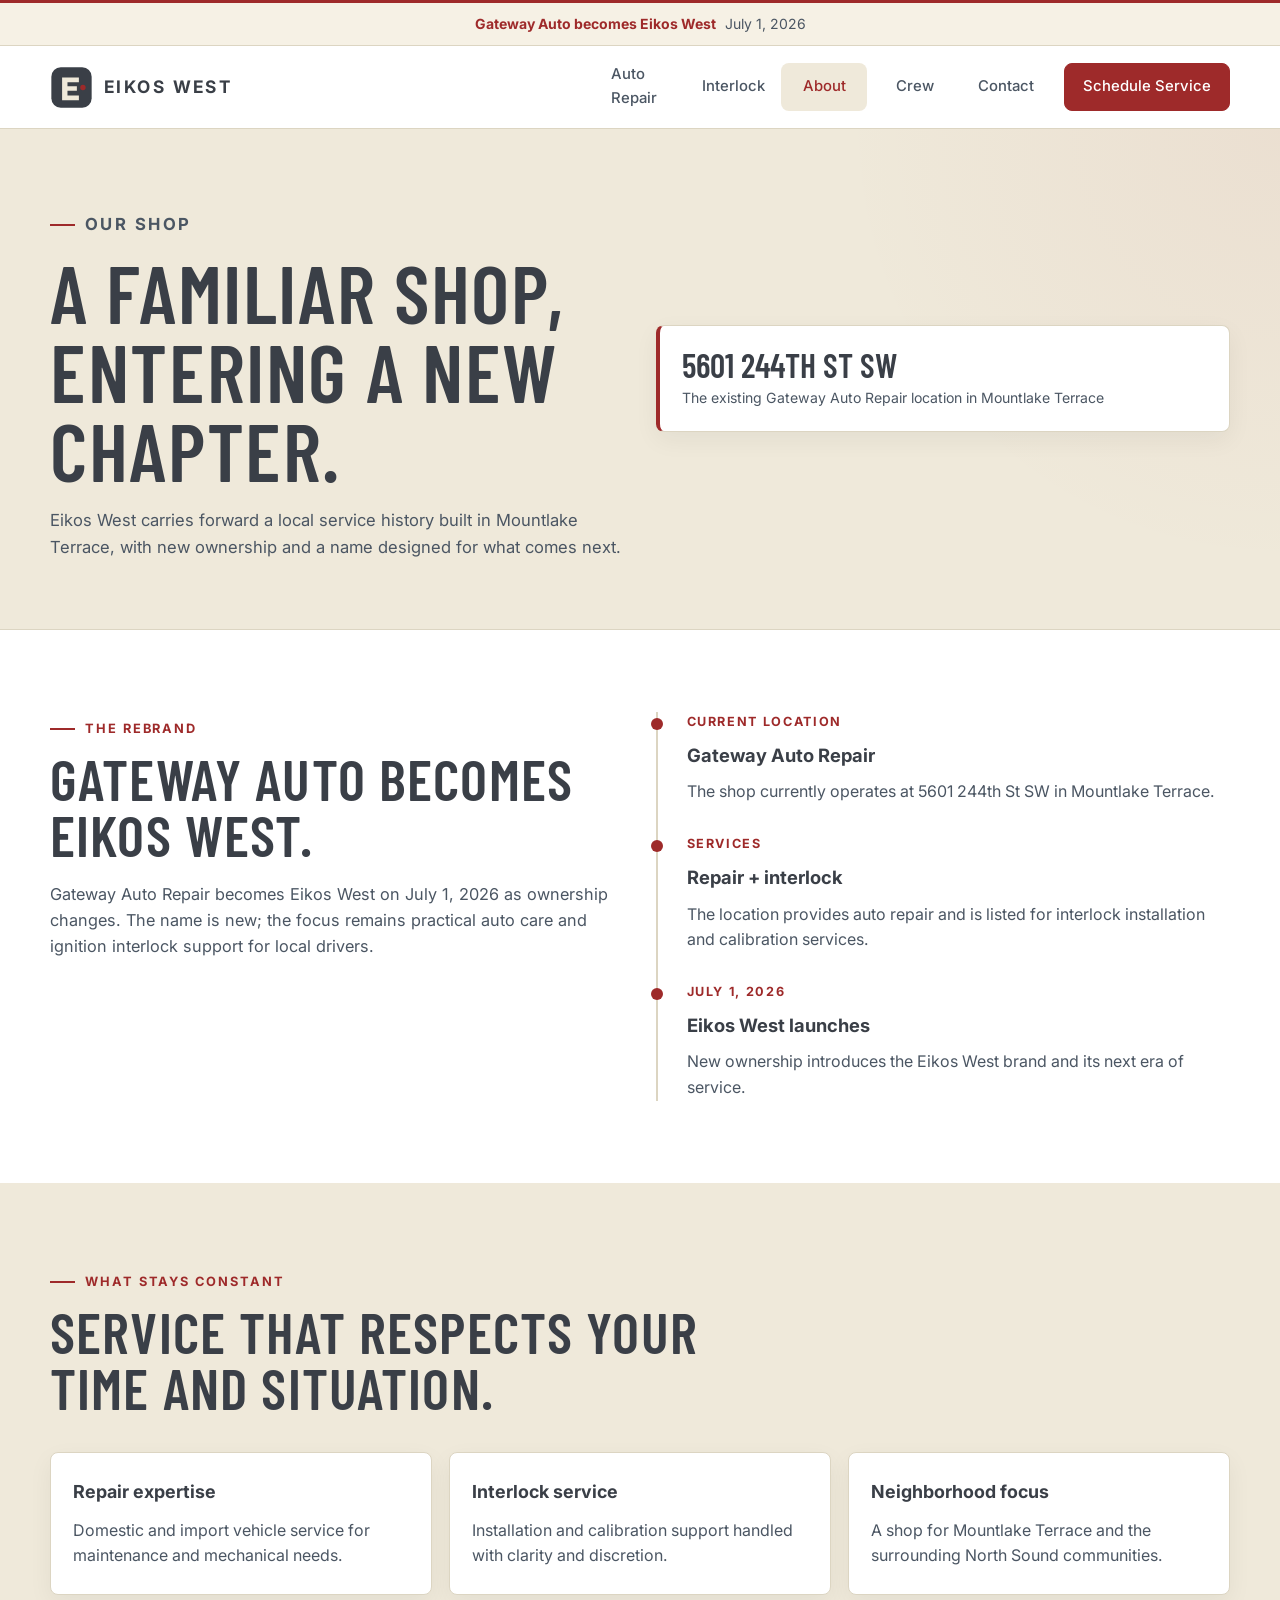
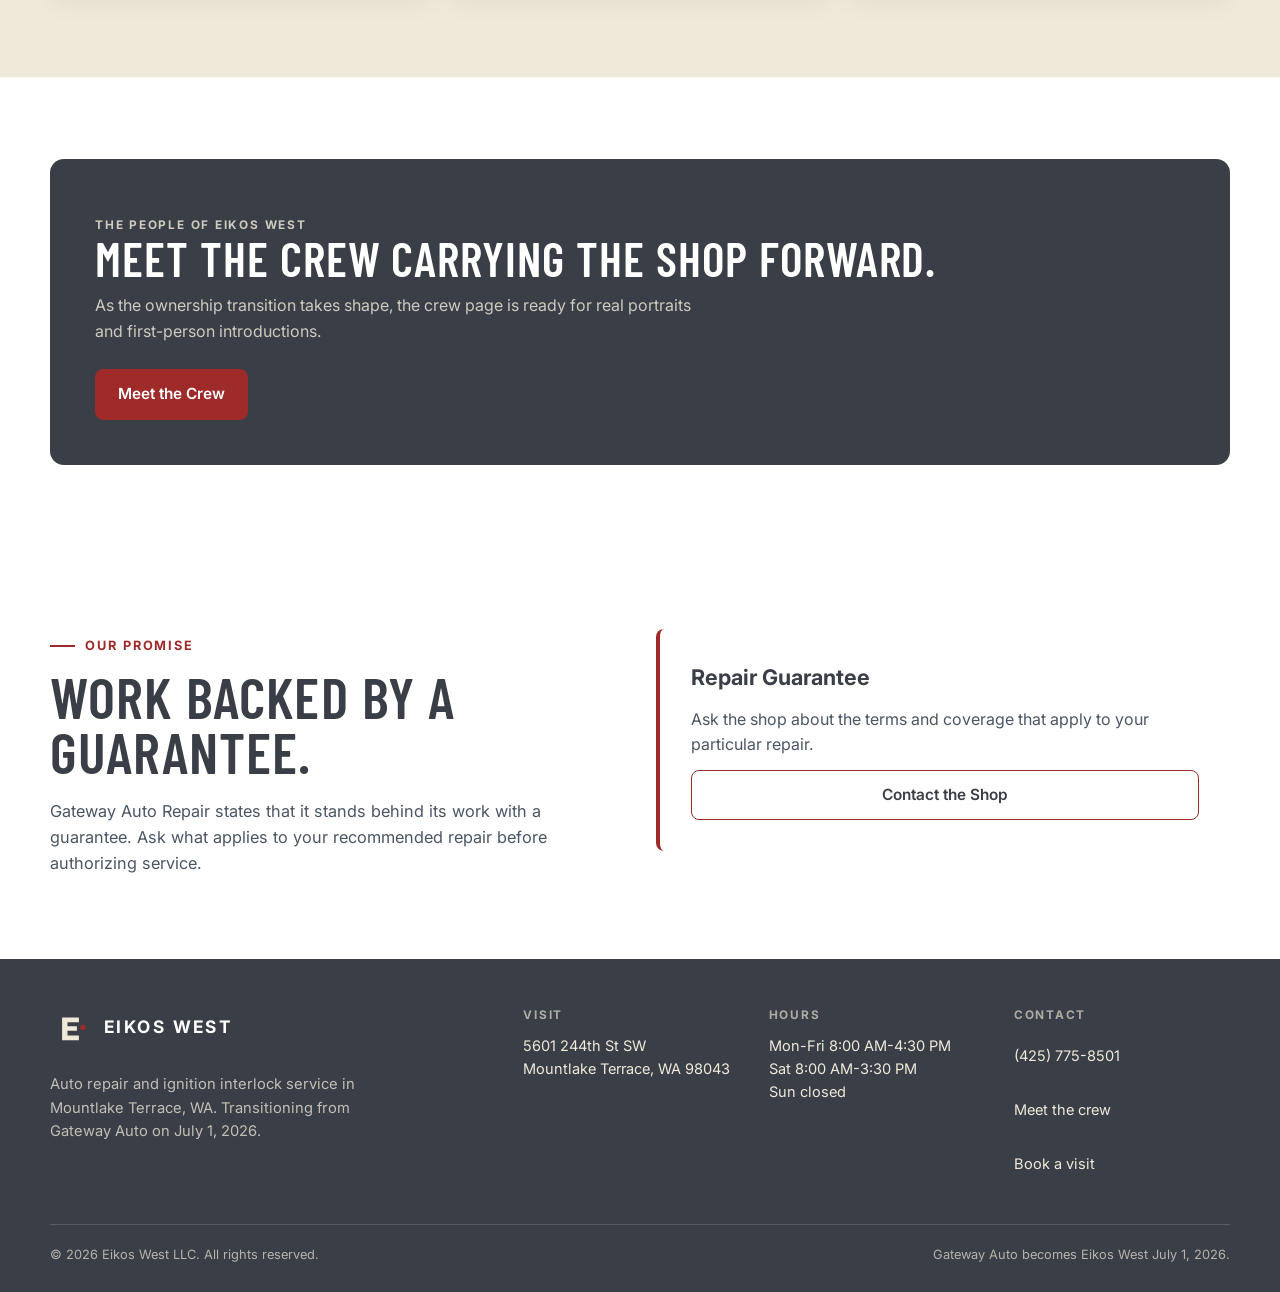
==== commit 7e7666ec: "Add crew page and team story framework" ====
--- a/about/index.html
+++ b/about/index.html
@@ -9,8 +9,8 @@
     <link rel="preconnect" href="https://fonts.googleapis.com">
     <link rel="preconnect" href="https://fonts.gstatic.com" crossorigin>
     <link href="https://fonts.googleapis.com/css2?family=Barlow+Condensed:wght@500;600;700&amp;family=Inter:wght@400;500;600;700&amp;display=swap" rel="stylesheet">
-    <link rel="stylesheet" href="../assets/css/styles.css?v=20260527-1">
-    <script src="../assets/js/site.js?v=20260527-1" defer></script>
+    <link rel="stylesheet" href="../assets/css/styles.css?v=20260527-2">
+    <script src="../assets/js/site.js?v=20260527-2" defer></script>
   </head>
   <body>
     <header class="site-header">
@@ -27,6 +27,7 @@
           <a href="../services/index.html">Auto Repair</a>
           <a href="../interlock/index.html">Interlock</a>
           <a href="index.html" aria-current="page">About</a>
+          <a href="../crew/index.html">Crew</a>
           <a href="../contact/index.html">Contact</a>
           <a class="button" href="../contact/index.html">Schedule Service</a>
         </nav>
@@ -97,6 +98,19 @@
       </section>
 
       <section class="section section--paper">
+        <div class="container cta-panel">
+          <div>
+            <p class="card-label card-label--light">The people of Eikos West</p>
+            <h2 class="display">Meet the crew carrying the shop forward.</h2>
+            <p>As the ownership transition takes shape, the crew page is ready for real portraits and first-person introductions.</p>
+          </div>
+          <div class="button-row">
+            <a class="button" href="../crew/index.html">Meet the Crew</a>
+          </div>
+        </div>
+      </section>
+
+      <section class="section section--paper">
         <div class="container story-grid">
           <div>
             <p class="eyebrow">Our promise</p>
@@ -134,6 +148,7 @@
             <div class="footer-group">
               <h2>Contact</h2>
               <a href="tel:+14257758501">(425) 775-8501</a>
+              <a href="../crew/index.html">Meet the crew</a>
               <a href="../contact/index.html">Book a visit</a>
             </div>
           </div>
--- a/assets/css/styles.css
+++ b/assets/css/styles.css
@@ -510,6 +510,10 @@
   text-transform: uppercase;
 }
 
+.card-label--light {
+  color: var(--heritage-tint);
+}
+
 .service-card h3 {
   margin-top: 8px;
   color: var(--slate);
@@ -1057,6 +1061,139 @@
   color: var(--ink-soft);
 }
 
+.crew-callout,
+.crew-story {
+  display: grid;
+  gap: 34px;
+  align-items: center;
+}
+
+.crew-callout-copy {
+  display: grid;
+  align-content: center;
+  gap: 20px;
+}
+
+.crew-callout-copy .section-title,
+.crew-callout-copy .section-intro {
+  margin-top: 0;
+}
+
+.crew-callout-copy .button {
+  justify-self: start;
+}
+
+.crew-photo-grid {
+  display: grid;
+  grid-template-columns: repeat(2, minmax(0, 1fr));
+  gap: 12px;
+}
+
+.portrait-slot,
+.crew-hero-photo {
+  position: relative;
+  overflow: hidden;
+  display: grid;
+  min-height: 290px;
+  place-items: end start;
+  padding: 18px;
+  border: 1px solid var(--line);
+  border-radius: var(--radius);
+  background:
+    linear-gradient(145deg, rgba(58, 63, 71, 0.06), rgba(158, 42, 42, 0.12)),
+    var(--bone);
+  color: var(--slate);
+}
+
+.portrait-slot::before,
+.crew-hero-photo::before {
+  position: absolute;
+  inset: 15px;
+  border: 1px dashed var(--line-strong);
+  border-radius: var(--radius-small);
+  content: "";
+}
+
+.portrait-slot span,
+.crew-hero-photo span {
+  position: relative;
+  color: var(--ink-soft);
+  font-size: 0.76rem;
+  font-weight: 700;
+  letter-spacing: 0.14em;
+  text-transform: uppercase;
+}
+
+.portrait-slot--small {
+  min-height: 210px;
+}
+
+.portrait-slot--wide {
+  grid-column: 1 / -1;
+  min-height: 168px;
+}
+
+.crew-hero {
+  background:
+    linear-gradient(90deg, var(--bone) 0 50%, var(--bone-light) 50%),
+    var(--bone);
+}
+
+.crew-hero-photo {
+  min-height: 340px;
+  background:
+    linear-gradient(145deg, rgba(158, 42, 42, 0.15), rgba(58, 63, 71, 0.12)),
+    var(--bone-light);
+}
+
+.crew-grid {
+  display: grid;
+  gap: 20px;
+  margin-top: 40px;
+}
+
+.crew-card {
+  overflow: hidden;
+  display: grid;
+  border: 1px solid var(--line);
+  border-radius: var(--radius);
+  background: var(--paper);
+  box-shadow: var(--shadow-soft);
+}
+
+.crew-card .portrait-slot {
+  min-height: 300px;
+  border: 0;
+  border-radius: 0;
+}
+
+.crew-card-copy {
+  display: grid;
+  gap: 10px;
+  padding: 24px;
+}
+
+.crew-card-copy h3 {
+  color: var(--slate);
+  font-size: 1.9rem;
+}
+
+.crew-card-copy p:last-child {
+  color: var(--ink-soft);
+}
+
+.story-prompts {
+  padding: clamp(25px, 5vw, 34px);
+  border: 1px solid var(--line);
+  border-radius: var(--radius);
+  background: var(--paper);
+  box-shadow: var(--shadow-soft);
+}
+
+.story-prompts .check-list {
+  margin-top: 21px;
+}
+
 .contact-cards {
   display: grid;
   gap: 13px;
@@ -1214,13 +1351,16 @@
   .paperwork-grid,
   .location-grid,
   .contact-grid,
-  .story-grid {
+  .story-grid,
+  .crew-callout,
+  .crew-story {
     grid-template-columns: repeat(2, minmax(0, 1fr));
   }
 
   .values-grid,
   .feature-grid,
-  .pricing-grid {
+  .pricing-grid,
+  .crew-grid {
     grid-template-columns: repeat(3, minmax(0, 1fr));
   }
 
@@ -1275,7 +1415,7 @@
 
   .site-nav a:not(.button) {
     justify-content: center;
-    width: 92px;
+    width: 86px;
   }
 
   .site-nav .button {
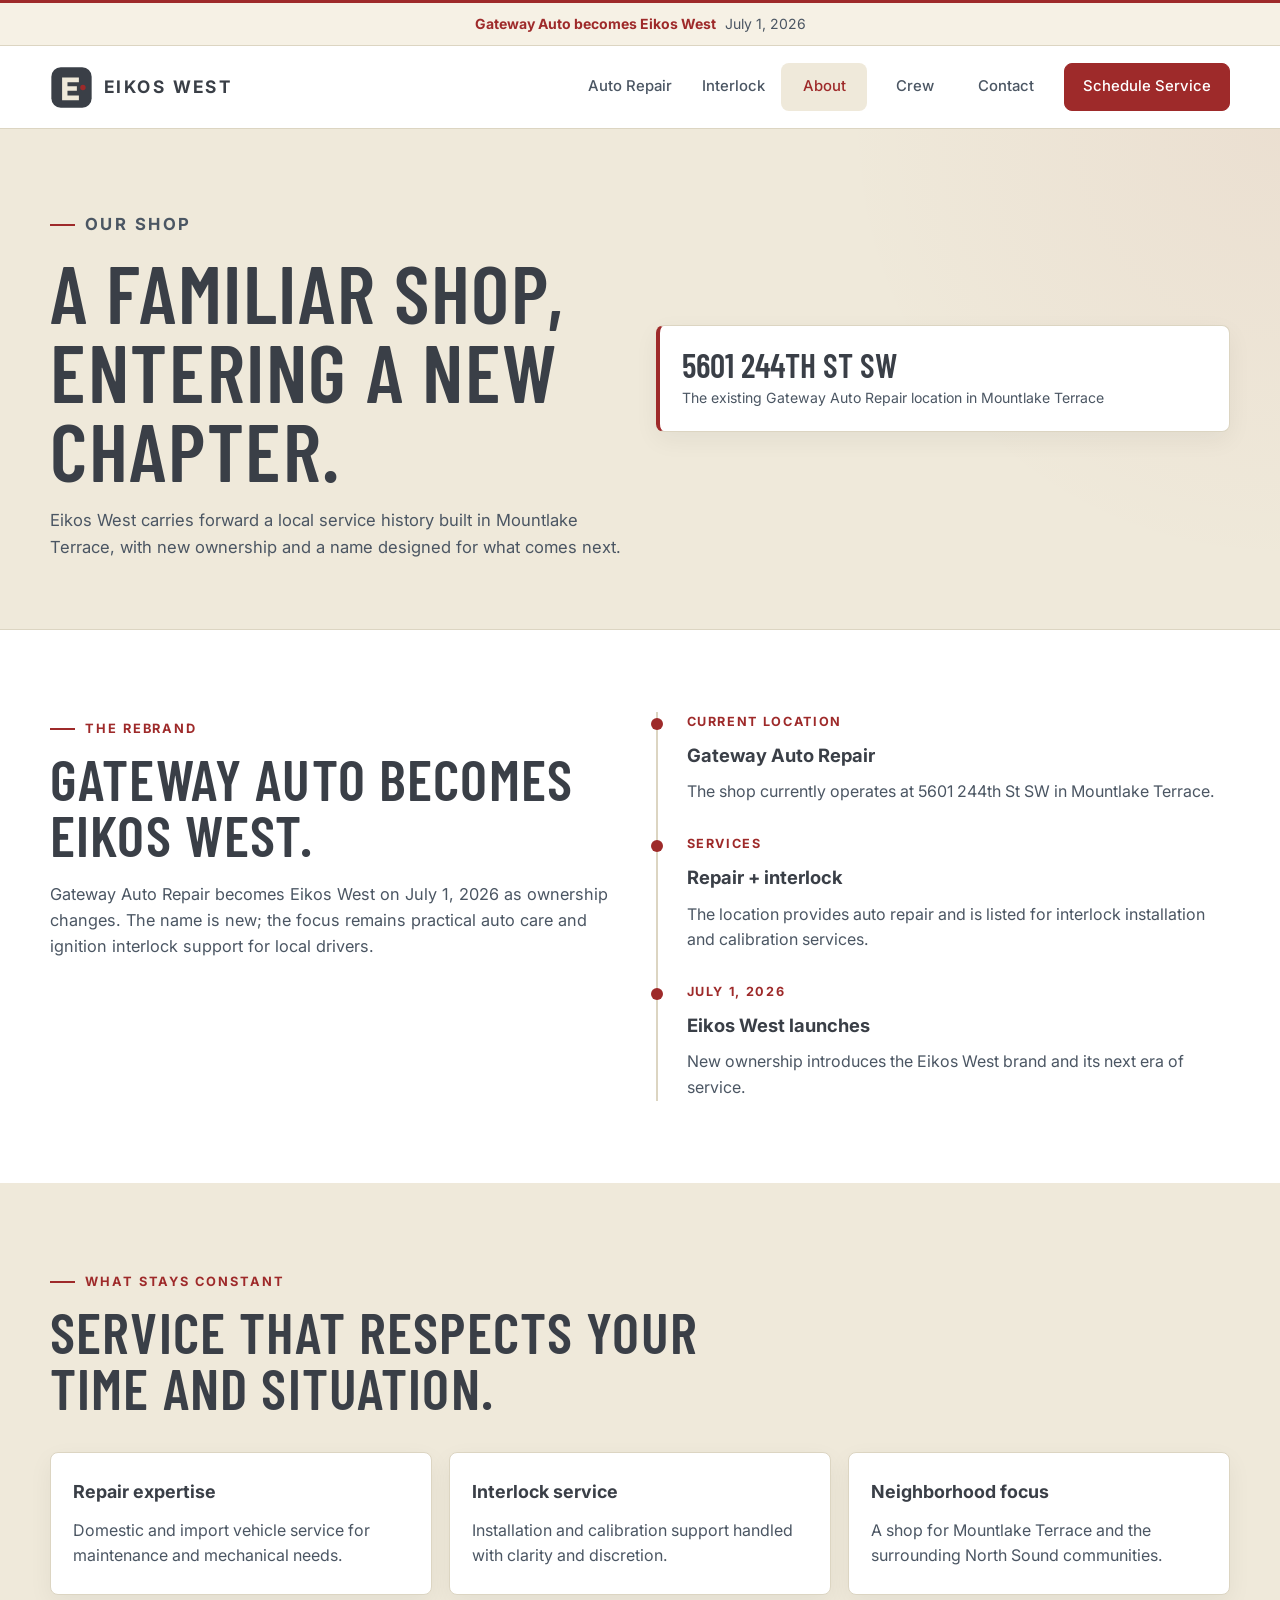
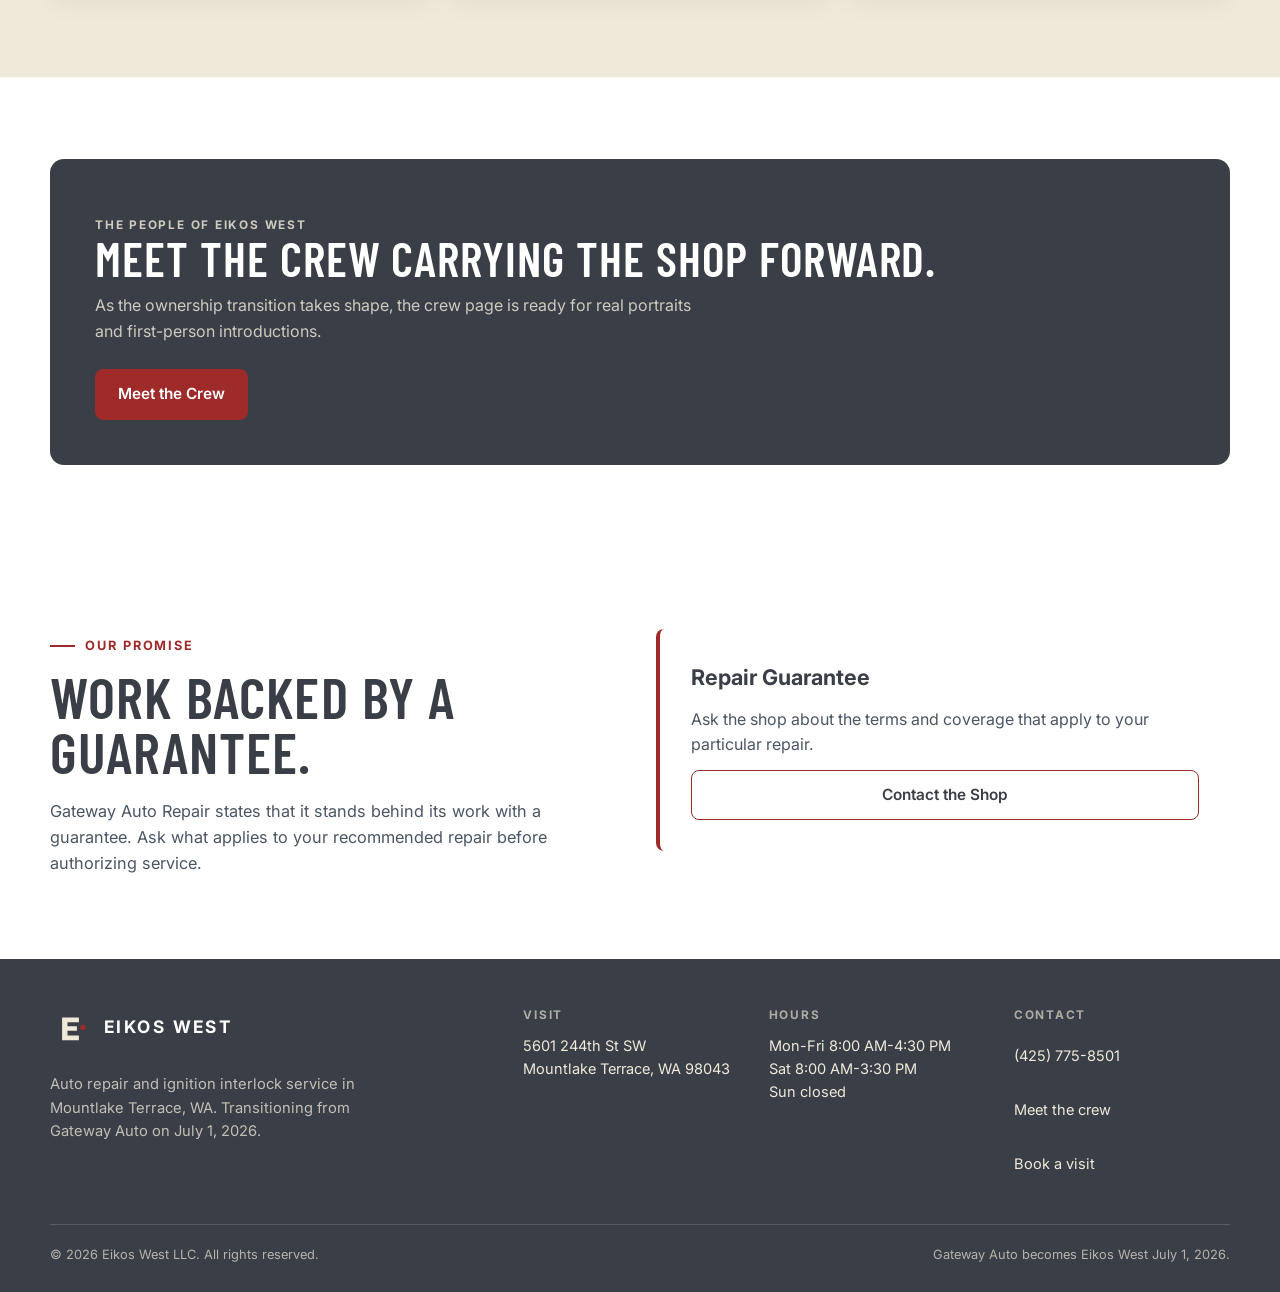
==== commit b8070d06: "Keep expanded navigation on one line" ====
--- a/about/index.html
+++ b/about/index.html
@@ -9,8 +9,8 @@
     <link rel="preconnect" href="https://fonts.googleapis.com">
     <link rel="preconnect" href="https://fonts.gstatic.com" crossorigin>
     <link href="https://fonts.googleapis.com/css2?family=Barlow+Condensed:wght@500;600;700&amp;family=Inter:wght@400;500;600;700&amp;display=swap" rel="stylesheet">
-    <link rel="stylesheet" href="../assets/css/styles.css?v=20260527-2">
-    <script src="../assets/js/site.js?v=20260527-2" defer></script>
+    <link rel="stylesheet" href="../assets/css/styles.css?v=20260527-3">
+    <script src="../assets/js/site.js?v=20260527-3" defer></script>
   </head>
   <body>
     <header class="site-header">
--- a/assets/css/styles.css
+++ b/assets/css/styles.css
@@ -1418,6 +1418,10 @@
     width: 86px;
   }
 
+  .site-nav a:first-child {
+    width: 110px;
+  }
+
   .site-nav .button {
     margin: 0 0 0 10px;
     padding-inline: 18px;
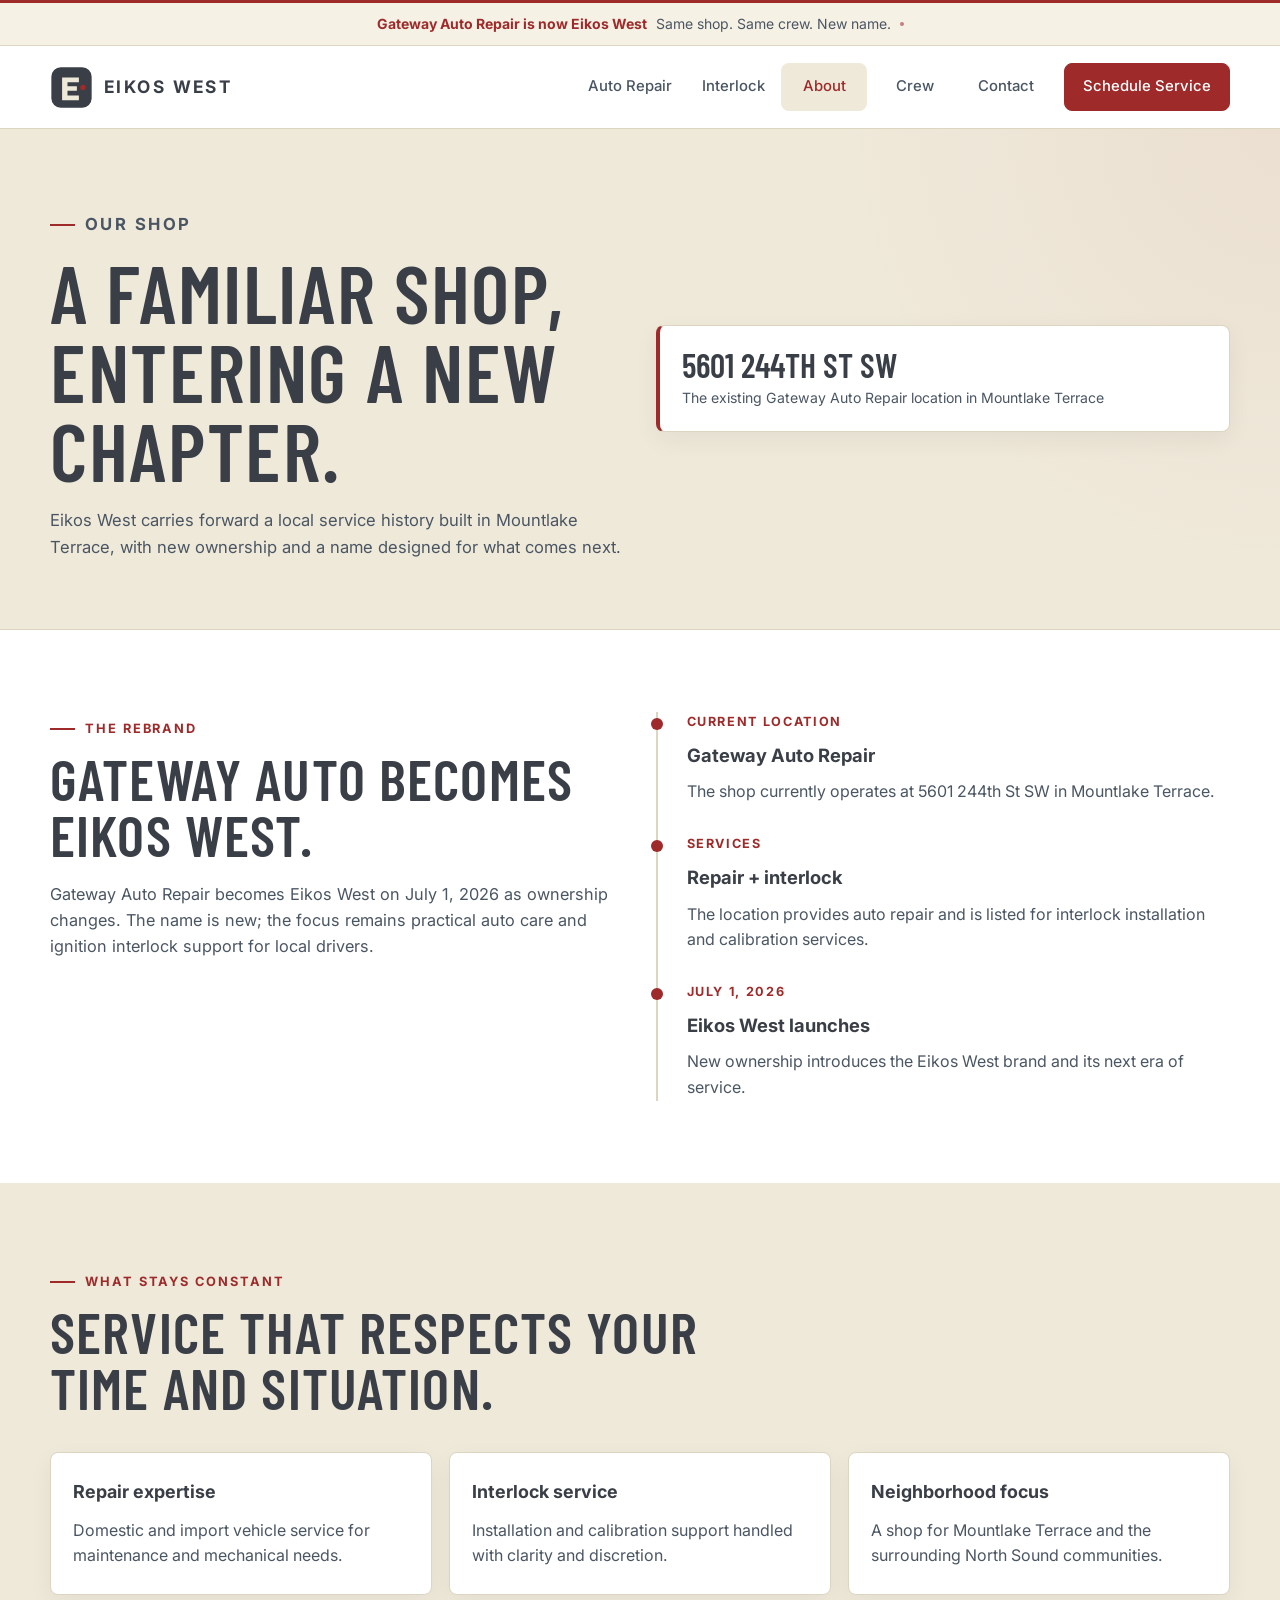
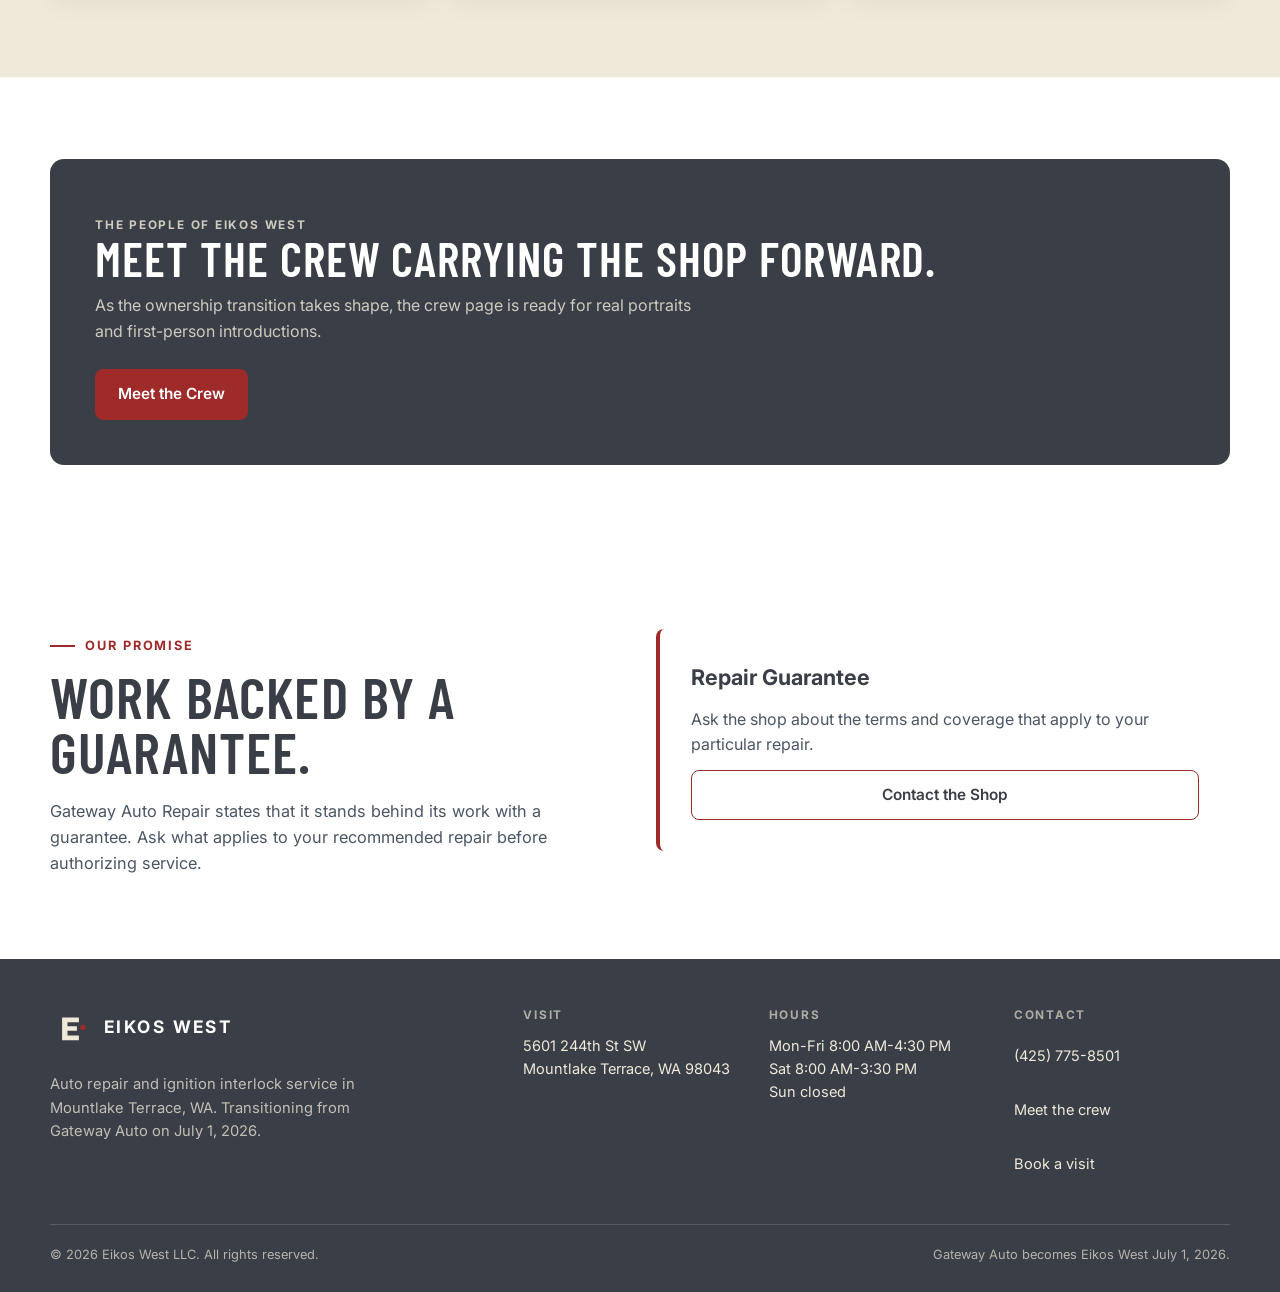
==== commit a079caed: "Update Eikos West site" ====
--- a/about/index.html
+++ b/about/index.html
@@ -5,36 +5,113 @@
     <meta name="viewport" content="width=device-width, initial-scale=1">
     <title>About Eikos West | Gateway Auto Rebrand | Mountlake Terrace, WA</title>
     <meta name="description" content="The Mountlake Terrace shop currently known as Gateway Auto Repair begins its next chapter as Eikos West on July 1, 2026.">
+    <link rel="canonical" href="https://alexkorol.github.io/eikos-west-site/about/">
+    <meta name="theme-color" content="#9e2a2a">
+    <meta property="og:type" content="website">
+    <meta property="og:site_name" content="Eikos West">
+    <meta property="og:title" content="About Eikos West | Gateway Auto Rebrand | Mountlake Terrace, WA">
+    <meta property="og:description" content="The Mountlake Terrace shop currently known as Gateway Auto Repair begins its next chapter as Eikos West on July 1, 2026.">
+    <meta property="og:url" content="https://alexkorol.github.io/eikos-west-site/about/">
+    <meta property="og:image" content="https://alexkorol.github.io/eikos-west-site/assets/brand/og-image.png">
+    <meta property="og:image:width" content="1200">
+    <meta property="og:image:height" content="630">
+    <meta property="og:image:alt" content="Illustration of the brick-red Eikos West storefront in Mountlake Terrace, WA">
+    <meta name="twitter:card" content="summary_large_image">
     <link rel="icon" href="../assets/brand/eikos-mark.svg" type="image/svg+xml">
+    <link rel="icon" href="../assets/brand/favicon-192.png" type="image/png" sizes="192x192">
+    <link rel="apple-touch-icon" href="../assets/brand/apple-touch-icon.png">
     <link rel="preconnect" href="https://fonts.googleapis.com">
     <link rel="preconnect" href="https://fonts.gstatic.com" crossorigin>
     <link href="https://fonts.googleapis.com/css2?family=Barlow+Condensed:wght@500;600;700&amp;family=Inter:wght@400;500;600;700&amp;display=swap" rel="stylesheet">
-    <link rel="stylesheet" href="../assets/css/styles.css?v=20260527-3">
-    <script src="../assets/js/site.js?v=20260527-3" defer></script>
+    <link rel="stylesheet" href="../assets/css/styles.css?v=20260609-1">
+    <script src="../assets/js/site.js?v=20260609-1" defer></script>
+    <script type="application/ld+json">
+    {
+      "@context": "https://schema.org",
+      "@type": "AutoRepair",
+      "@id": "https://alexkorol.github.io/eikos-west-site/#shop",
+      "name": "Eikos West",
+      "alternateName": "Gateway Auto Repair",
+      "description": "Auto repair, maintenance, and ignition interlock installation and calibration in Mountlake Terrace, WA. Gateway Auto Repair becomes Eikos West on July 1, 2026.",
+      "url": "https://alexkorol.github.io/eikos-west-site/",
+      "image": "https://alexkorol.github.io/eikos-west-site/assets/brand/og-image.png",
+      "logo": "https://alexkorol.github.io/eikos-west-site/assets/brand/eikos-mark.svg",
+      "telephone": "+14257758501",
+      "address": {
+        "@type": "PostalAddress",
+        "streetAddress": "5601 244th St SW",
+        "addressLocality": "Mountlake Terrace",
+        "addressRegion": "WA",
+        "postalCode": "98043",
+        "addressCountry": "US"
+      },
+      "geo": {
+        "@type": "GeoCoordinates",
+        "latitude": 47.7779062,
+        "longitude": -122.3087509
+      },
+      "hasMap": "https://www.google.com/maps?q=5601+244th+St+SW,+Mountlake+Terrace,+WA+98043",
+      "openingHoursSpecification": [
+        {
+          "@type": "OpeningHoursSpecification",
+          "dayOfWeek": [
+            "Monday",
+            "Tuesday",
+            "Wednesday",
+            "Thursday",
+            "Friday"
+          ],
+          "opens": "08:00",
+          "closes": "16:30"
+        },
+        {
+          "@type": "OpeningHoursSpecification",
+          "dayOfWeek": "Saturday",
+          "opens": "08:00",
+          "closes": "15:30"
+        }
+      ],
+      "areaServed": [
+        "Mountlake Terrace",
+        "Lynnwood",
+        "Edmonds",
+        "Shoreline",
+        "Brier",
+        "Kenmore",
+        "Lake Forest Park",
+        "Bothell",
+        "Woodway"
+      ],
+      "sameAs": [
+        "https://gatewayautorepair.net/"
+      ]
+    }
+    </script>
   </head>
   <body>
-    <header class="site-header">
-      <div class="transition-note">
-        <div class="container"><strong>Gateway Auto becomes Eikos West</strong><span>July 1, 2026</span></div>
+    <a class="skip-link" href="#main-content">Skip to main content</a>
+    <header class="site-header" data-site-header>
+      <div class="transition-note" data-transition-note>
+        <div class="container"><strong data-launch-headline>Gateway Auto becomes Eikos West</strong><span data-launch-date>July 1, 2026</span><span class="transition-count" data-launch-count hidden></span></div>
       </div>
       <div class="container header-row">
-        <a class="brand" href="../index.html" aria-label="Eikos West home">
+        <a class="brand" href="../" aria-label="Eikos West home">
           <img src="../assets/brand/eikos-mark.svg" alt="">
           <span class="brand-word">EIKOS WEST</span>
         </a>
         <button class="menu-toggle" type="button" data-menu-toggle aria-controls="site-nav" aria-expanded="false">Menu</button>
         <nav class="site-nav" id="site-nav" data-site-nav aria-label="Primary navigation">
-          <a href="../services/index.html">Auto Repair</a>
-          <a href="../interlock/index.html">Interlock</a>
-          <a href="index.html" aria-current="page">About</a>
-          <a href="../crew/index.html">Crew</a>
-          <a href="../contact/index.html">Contact</a>
-          <a class="button" href="../contact/index.html">Schedule Service</a>
+          <a href="../services/">Auto Repair</a>
+          <a href="../interlock/">Interlock</a>
+          <a href="./" aria-current="page">About</a>
+          <a href="../crew/">Crew</a>
+          <a href="../contact/">Contact</a>
+          <a class="button" href="../contact/">Schedule Service</a>
         </nav>
       </div>
     </header>
 
-    <main>
+    <main id="main-content">
       <section class="page-hero">
         <div class="container page-hero-grid">
           <div>
@@ -105,7 +182,7 @@
             <p>As the ownership transition takes shape, the crew page is ready for real portraits and first-person introductions.</p>
           </div>
           <div class="button-row">
-            <a class="button" href="../crew/index.html">Meet the Crew</a>
+            <a class="button" href="../crew/">Meet the Crew</a>
           </div>
         </div>
       </section>
@@ -120,7 +197,7 @@
           <aside class="promise">
             <h3>Repair Guarantee</h3>
             <p>Ask the shop about the terms and coverage that apply to your particular repair.</p>
-            <a class="button button--secondary" href="../contact/index.html">Contact the Shop</a>
+            <a class="button button--secondary" href="../contact/">Contact the Shop</a>
           </aside>
         </div>
       </section>
@@ -130,7 +207,7 @@
       <div class="container">
         <div class="footer-grid">
           <div class="footer-brand">
-            <a class="brand" href="../index.html" aria-label="Eikos West home">
+            <a class="brand" href="../" aria-label="Eikos West home">
               <img src="../assets/brand/eikos-mark.svg" alt="">
               <span class="brand-word">EIKOS WEST</span>
             </a>
@@ -138,18 +215,18 @@
           </div>
           <div class="footer-links">
             <div class="footer-group">
-              <h2>Visit</h2>
+              <p class="footer-heading">Visit</p>
               <p>5601 244th St SW<br>Mountlake Terrace, WA 98043</p>
             </div>
             <div class="footer-group">
-              <h2>Hours</h2>
+              <p class="footer-heading">Hours</p>
               <p>Mon-Fri 8:00 AM-4:30 PM<br>Sat 8:00 AM-3:30 PM<br>Sun closed</p>
             </div>
             <div class="footer-group">
-              <h2>Contact</h2>
+              <p class="footer-heading">Contact</p>
               <a href="tel:+14257758501">(425) 775-8501</a>
-              <a href="../crew/index.html">Meet the crew</a>
-              <a href="../contact/index.html">Book a visit</a>
+              <a href="../crew/">Meet the crew</a>
+              <a href="../contact/">Book a visit</a>
             </div>
           </div>
         </div>
--- a/assets/css/styles.css
+++ b/assets/css/styles.css
@@ -80,6 +80,24 @@
   outline-offset: 3px;
 }
 
+.skip-link {
+  position: absolute;
+  z-index: 100;
+  top: 10px;
+  left: 10px;
+  padding: 12px 18px;
+  border-radius: var(--radius-small);
+  background: var(--slate);
+  color: var(--paper);
+  font-size: 0.9rem;
+  font-weight: 600;
+  transform: translateY(-300%);
+}
+
+.skip-link:focus {
+  transform: translateY(0);
+}
+
 .container {
   width: min(calc(100% - 40px), var(--max));
   margin: 0 auto;
@@ -181,12 +199,10 @@
 }
 
 .site-header {
-  position: sticky;
-  z-index: 20;
-  top: 0;
   border-bottom: 1px solid var(--line);
   background: rgba(255, 255, 255, 0.96);
   backdrop-filter: blur(12px);
+  transition: box-shadow 220ms ease;
 }
 
 .transition-note {
@@ -210,6 +226,22 @@
 
 .transition-note strong {
   color: var(--heritage);
+}
+
+.transition-count {
+  display: inline-flex;
+  align-items: center;
+  gap: 9px;
+  color: var(--ink-soft);
+  font-weight: 600;
+}
+
+.transition-count::before {
+  width: 4px;
+  height: 4px;
+  border-radius: 999px;
+  content: "";
+  background: var(--heritage-tint);
 }
 
 .header-row {
@@ -345,30 +377,29 @@
 }
 
 .shop-panel {
-  position: relative;
   overflow: hidden;
   display: grid;
   align-content: start;
-  gap: 21px;
-  padding: clamp(29px, 6vw, 38px);
   border-radius: var(--radius);
   background: var(--slate);
   color: var(--bone);
   box-shadow: var(--shadow);
 }
 
-.shop-panel::before {
-  position: absolute;
-  top: 0;
-  right: 0;
-  left: 0;
-  height: 7px;
-  content: "";
-  background: var(--heritage);
+.storefront-art {
+  display: block;
+  width: 100%;
+  height: auto;
+  background: var(--bone-light);
+}
+
+.shop-panel-body {
+  display: grid;
+  gap: 19px;
+  padding: clamp(25px, 5vw, 33px) clamp(25px, 5vw, 36px) clamp(28px, 5vw, 36px);
 }
 
 .shop-panel-label {
-  margin-top: 7px;
   color: var(--heritage-tint);
   font-size: 0.75rem;
   font-weight: 700;
@@ -376,31 +407,10 @@
   text-transform: uppercase;
 }
 
-.shop-panel-wordmark {
-  display: flex;
-  align-items: center;
-  gap: 16px;
-  padding-block: 8px;
-}
-
-.shop-panel-wordmark img {
-  width: 58px;
-  height: 58px;
-  border: 1px solid rgba(239, 233, 218, 0.2);
-  border-radius: 14px;
-}
-
-.shop-panel-wordmark span {
+.shop-panel-service {
   color: var(--paper);
-  font-size: clamp(1.15rem, 4vw, 1.4rem);
-  font-weight: 700;
-  letter-spacing: 0.18em;
-}
-
-.shop-panel-service {
-  color: var(--bone);
   font-family: var(--display);
-  font-size: clamp(1.7rem, 4.5vw, 2.25rem);
+  font-size: clamp(1.7rem, 4.5vw, 2.2rem);
   letter-spacing: 0.035em;
   line-height: 1.06;
   text-transform: uppercase;
@@ -409,8 +419,8 @@
 .shop-panel-details {
   display: grid;
   gap: 19px;
-  margin: 2px 0 0;
-  padding: 21px 0;
+  margin: 0;
+  padding: 20px 0;
   border-block: 1px solid rgba(239, 233, 218, 0.18);
 }
 
@@ -447,22 +457,40 @@
 
 .trust-grid {
   display: grid;
-  grid-template-columns: repeat(2, minmax(0, 1fr));
-  gap: 0;
-  padding: 10px 0;
+  align-items: center;
+  gap: 9px 24px;
+  padding: 17px 0;
+}
+
+.trust-label {
+  color: var(--heritage);
+  font-size: 0.74rem;
+  font-weight: 700;
+  letter-spacing: 0.15em;
+  text-transform: uppercase;
+}
+
+.trust-items {
+  display: flex;
+  flex-wrap: wrap;
+  gap: 8px 26px;
 }
 
 .trust-item {
-  display: grid;
-  min-height: 62px;
-  place-items: center;
-  padding: 10px 7px;
-  color: var(--slate);
-  font-size: 0.82rem;
+  display: inline-flex;
+  min-height: 30px;
+  align-items: center;
+  color: var(--slate);
+  font-size: 0.92rem;
   font-weight: 700;
   letter-spacing: 0.05em;
-  text-align: center;
   text-transform: uppercase;
+}
+
+.trust-tail {
+  color: var(--ink-soft);
+  font-size: 0.86rem;
+  font-weight: 500;
 }
 
 .section {
@@ -955,6 +983,11 @@
   cursor: pointer;
   font-weight: 600;
   list-style: none;
+  transition: background 160ms ease;
+}
+
+.faq summary:hover {
+  background: var(--bone-light);
 }
 
 .faq summary::-webkit-details-marker {
@@ -1105,13 +1138,15 @@
   color: var(--slate);
 }
 
-.portrait-slot::before,
-.crew-hero-photo::before {
+.portrait-icon {
   position: absolute;
-  inset: 15px;
-  border: 1px dashed var(--line-strong);
-  border-radius: var(--radius-small);
-  content: "";
+  top: 50%;
+  left: 50%;
+  width: clamp(44px, 22%, 64px);
+  height: auto;
+  color: var(--slate);
+  opacity: 0.26;
+  transform: translate(-50%, -58%);
 }
 
 .portrait-slot span,
@@ -1131,6 +1166,10 @@
 .portrait-slot--wide {
   grid-column: 1 / -1;
   min-height: 168px;
+}
+
+.portrait-slot--wide .portrait-icon {
+  width: 44px;
 }
 
 .crew-hero {
@@ -1155,6 +1194,7 @@
 .crew-card {
   overflow: hidden;
   display: grid;
+  grid-template-rows: auto 1fr;
   border: 1px solid var(--line);
   border-radius: var(--radius);
   background: var(--paper);
@@ -1162,13 +1202,15 @@
 }
 
 .crew-card .portrait-slot {
-  min-height: 300px;
+  height: 300px;
+  min-height: 0;
   border: 0;
   border-radius: 0;
 }
 
 .crew-card-copy {
   display: grid;
+  align-content: start;
   gap: 10px;
   padding: 24px;
 }
@@ -1260,6 +1302,44 @@
   font-size: 0.875rem;
 }
 
+.error-hero {
+  display: grid;
+  place-items: center;
+  padding: clamp(64px, 12vw, 110px) 0;
+  background:
+    radial-gradient(circle at 100% 0%, rgba(158, 42, 42, 0.05), transparent 32%),
+    var(--bone-light);
+  text-align: center;
+}
+
+.error-hero .container {
+  display: grid;
+  justify-items: center;
+  gap: 22px;
+}
+
+.error-code {
+  color: var(--heritage);
+  font-family: var(--display);
+  font-size: clamp(5rem, 16vw, 8.5rem);
+  font-weight: 700;
+  line-height: 0.9;
+}
+
+.error-hero h1 {
+  color: var(--slate);
+  font-size: clamp(2.2rem, 6vw, 3.4rem);
+}
+
+.error-hero p {
+  max-width: 520px;
+  color: var(--ink-soft);
+}
+
+.error-hero .button-row {
+  justify-content: center;
+}
+
 .site-footer {
   padding: 47px 0 27px;
   background: var(--slate);
@@ -1293,7 +1373,7 @@
   gap: 10px;
 }
 
-.footer-group h2 {
+.footer-heading {
   color: rgba(239, 233, 218, 0.64);
   font-size: 0.74rem;
   font-weight: 700;
@@ -1302,7 +1382,7 @@
 }
 
 .footer-group a,
-.footer-group p {
+.footer-group p:not(.footer-heading) {
   color: var(--bone);
   font-size: 0.91rem;
 }
@@ -1332,17 +1412,25 @@
   font-size: 0.8rem;
 }
 
+.reveal {
+  opacity: 0;
+  transform: translateY(10px);
+  transition: opacity 460ms ease, transform 460ms ease;
+  transition-delay: var(--reveal-delay, 0ms);
+}
+
+.reveal.is-revealed {
+  opacity: 1;
+  transform: none;
+}
+
 @media (min-width: 720px) {
   .container {
     width: min(calc(100% - 64px), var(--max));
   }
 
   .trust-grid {
-    grid-template-columns: repeat(3, minmax(0, 1fr));
-  }
-
-  .trust-item:not(:nth-child(3n + 1)) {
-    border-left: 1px solid var(--line);
+    grid-template-columns: auto 1fr auto;
   }
 
   .split-cards,
@@ -1394,6 +1482,16 @@
 }
 
 @media (min-width: 960px) {
+  .site-header {
+    position: sticky;
+    z-index: 20;
+    top: 0;
+  }
+
+  .site-header.is-scrolled {
+    box-shadow: 0 10px 28px rgba(26, 31, 38, 0.1);
+  }
+
   .header-row {
     min-height: 82px;
   }
@@ -1438,16 +1536,7 @@
   }
 
   .shop-panel {
-    min-height: 500px;
-    align-content: center;
-  }
-
-  .trust-grid {
-    grid-template-columns: repeat(6, minmax(0, 1fr));
-  }
-
-  .trust-item:not(:first-child) {
-    border-left: 1px solid var(--line);
+    align-self: center;
   }
 
   .section {
@@ -1470,4 +1559,16 @@
     scroll-behavior: auto;
     transition-duration: 1ms !important;
   }
-}
+
+  .reveal {
+    opacity: 1;
+    transform: none;
+  }
+}
+
+@media print {
+  .reveal {
+    opacity: 1;
+    transform: none;
+  }
+}
